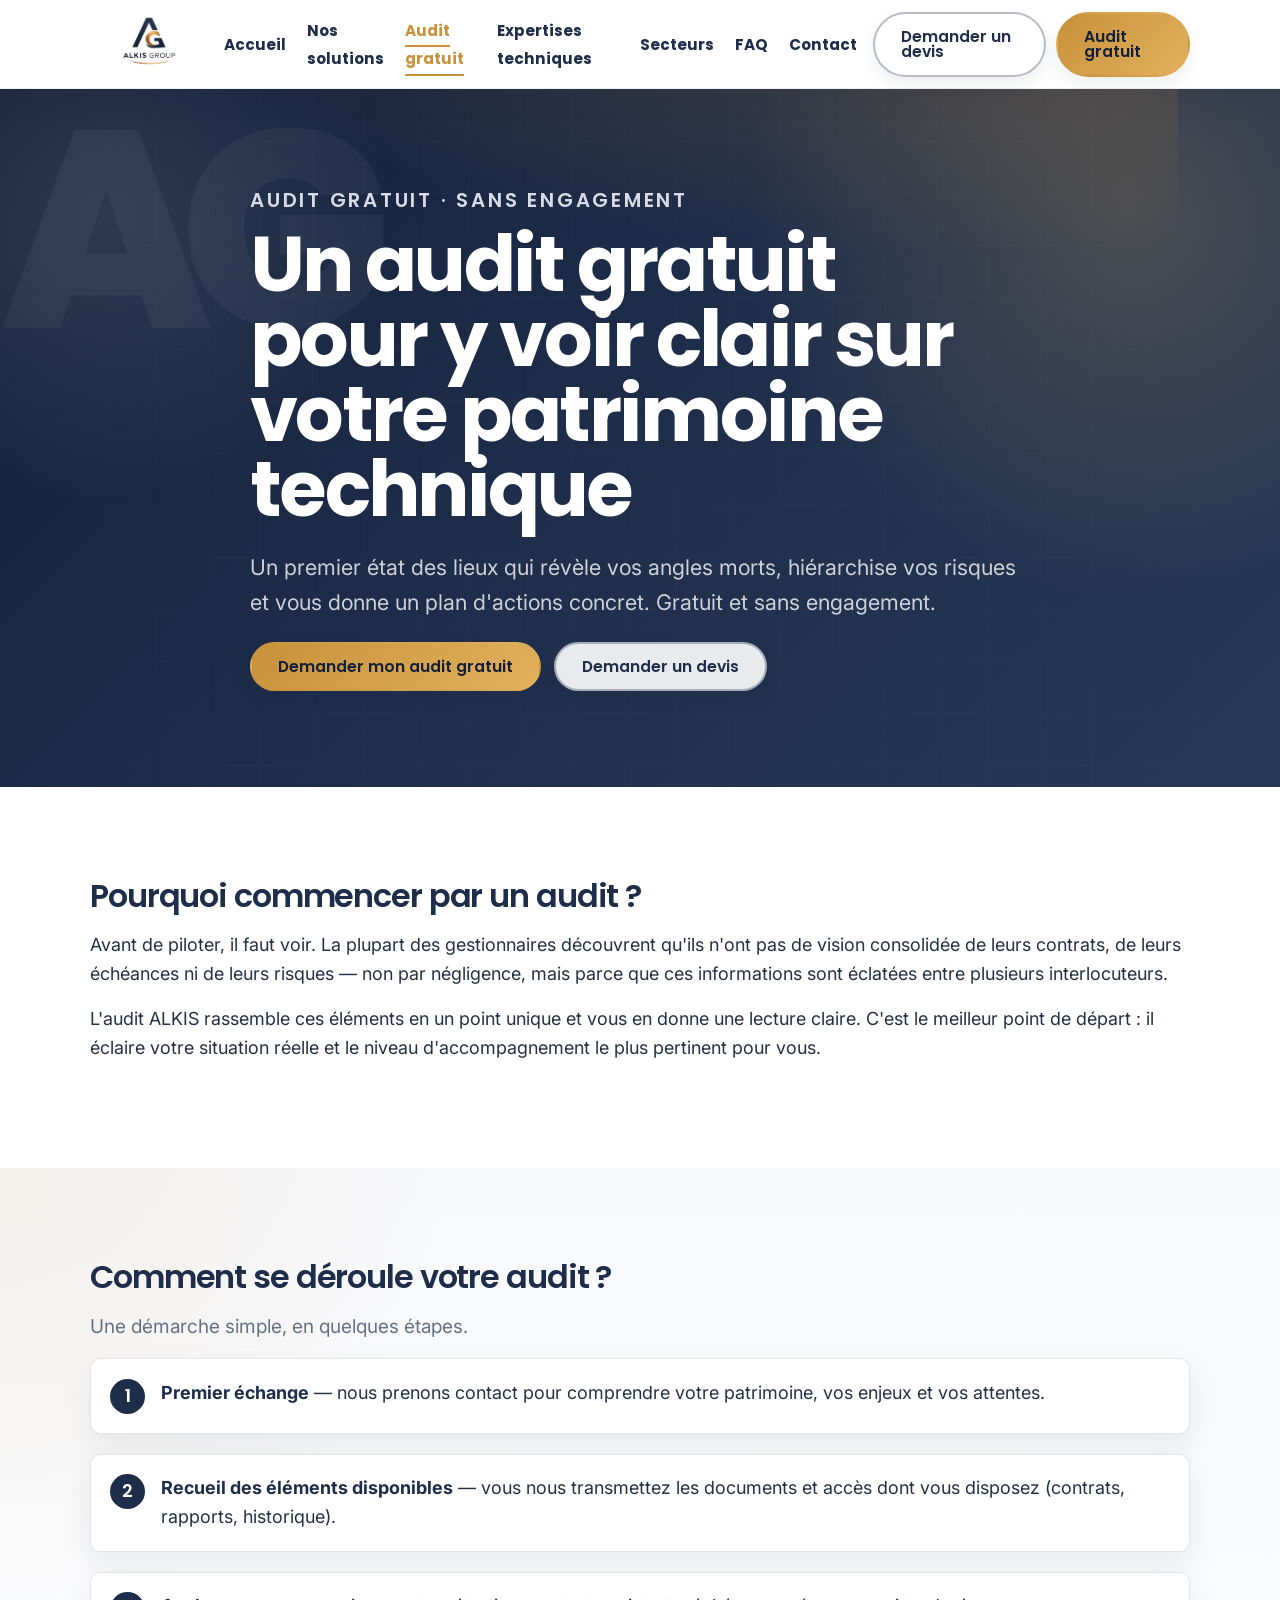
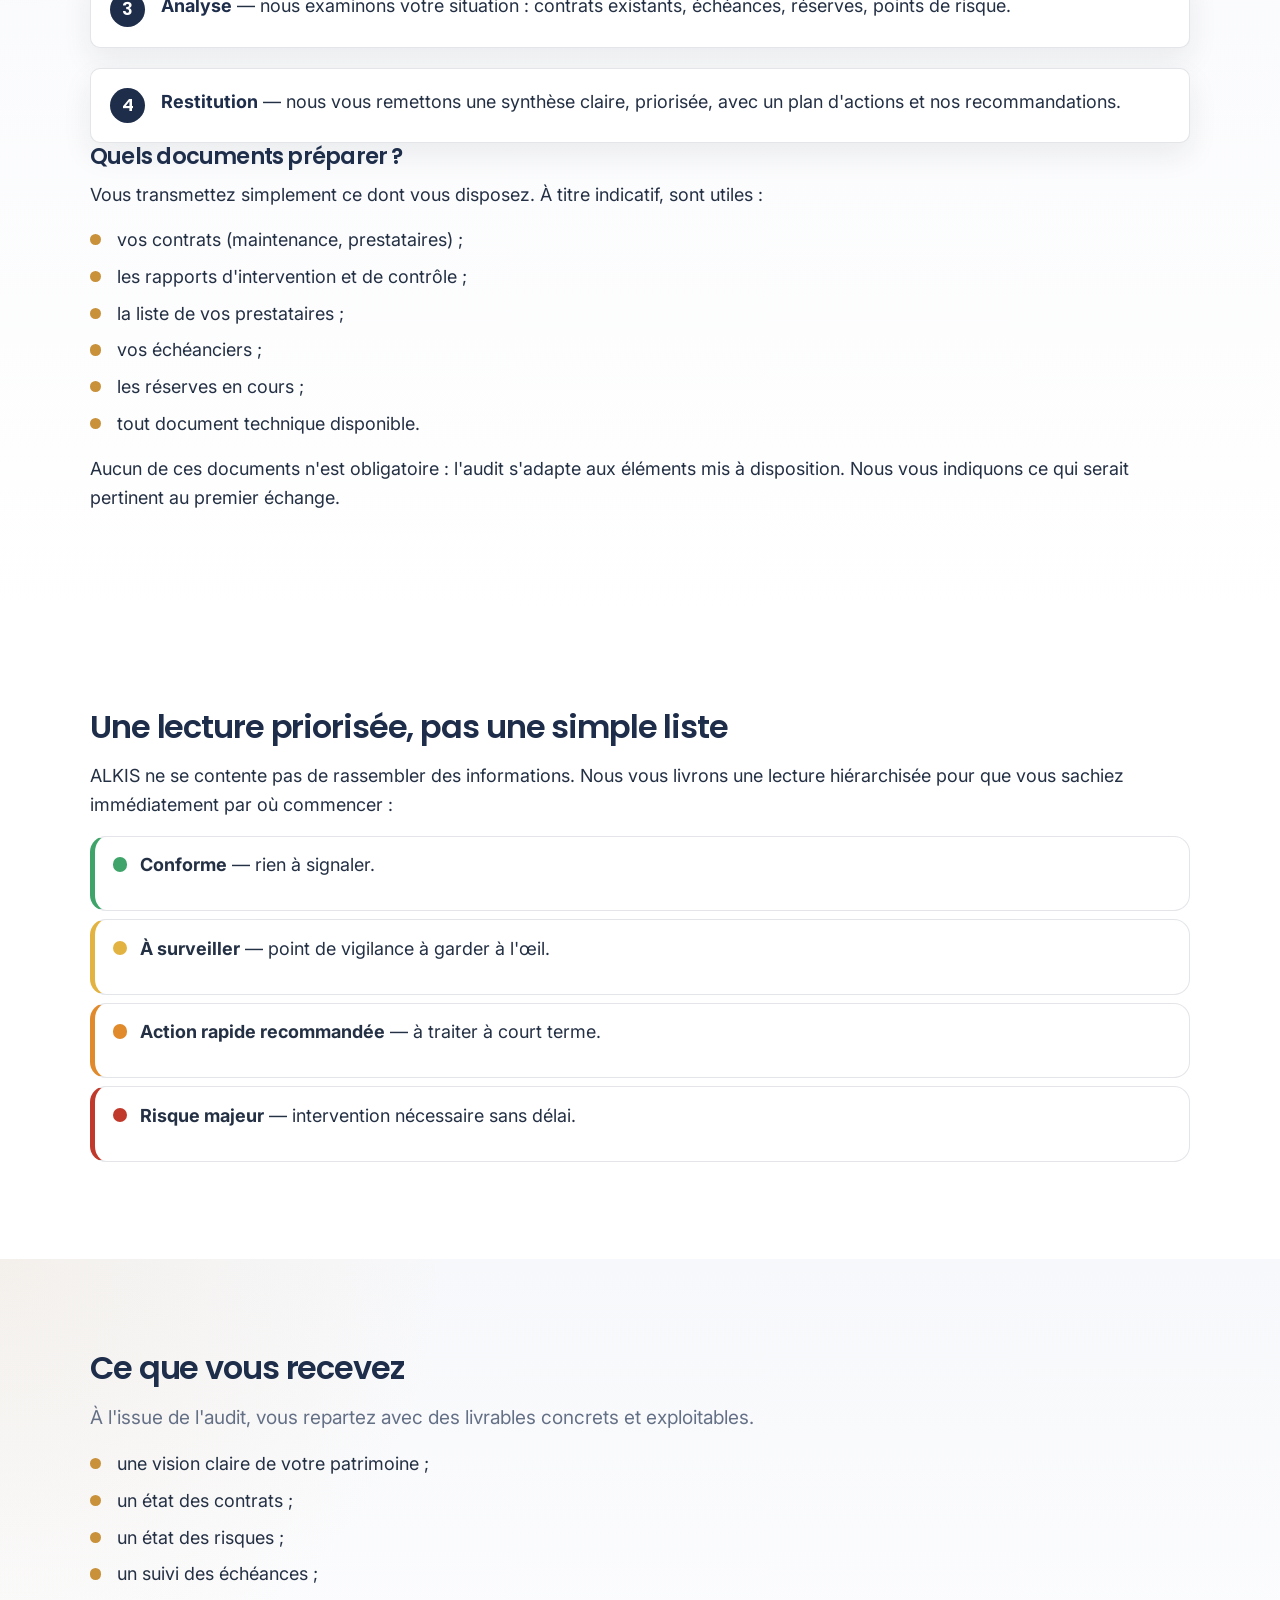
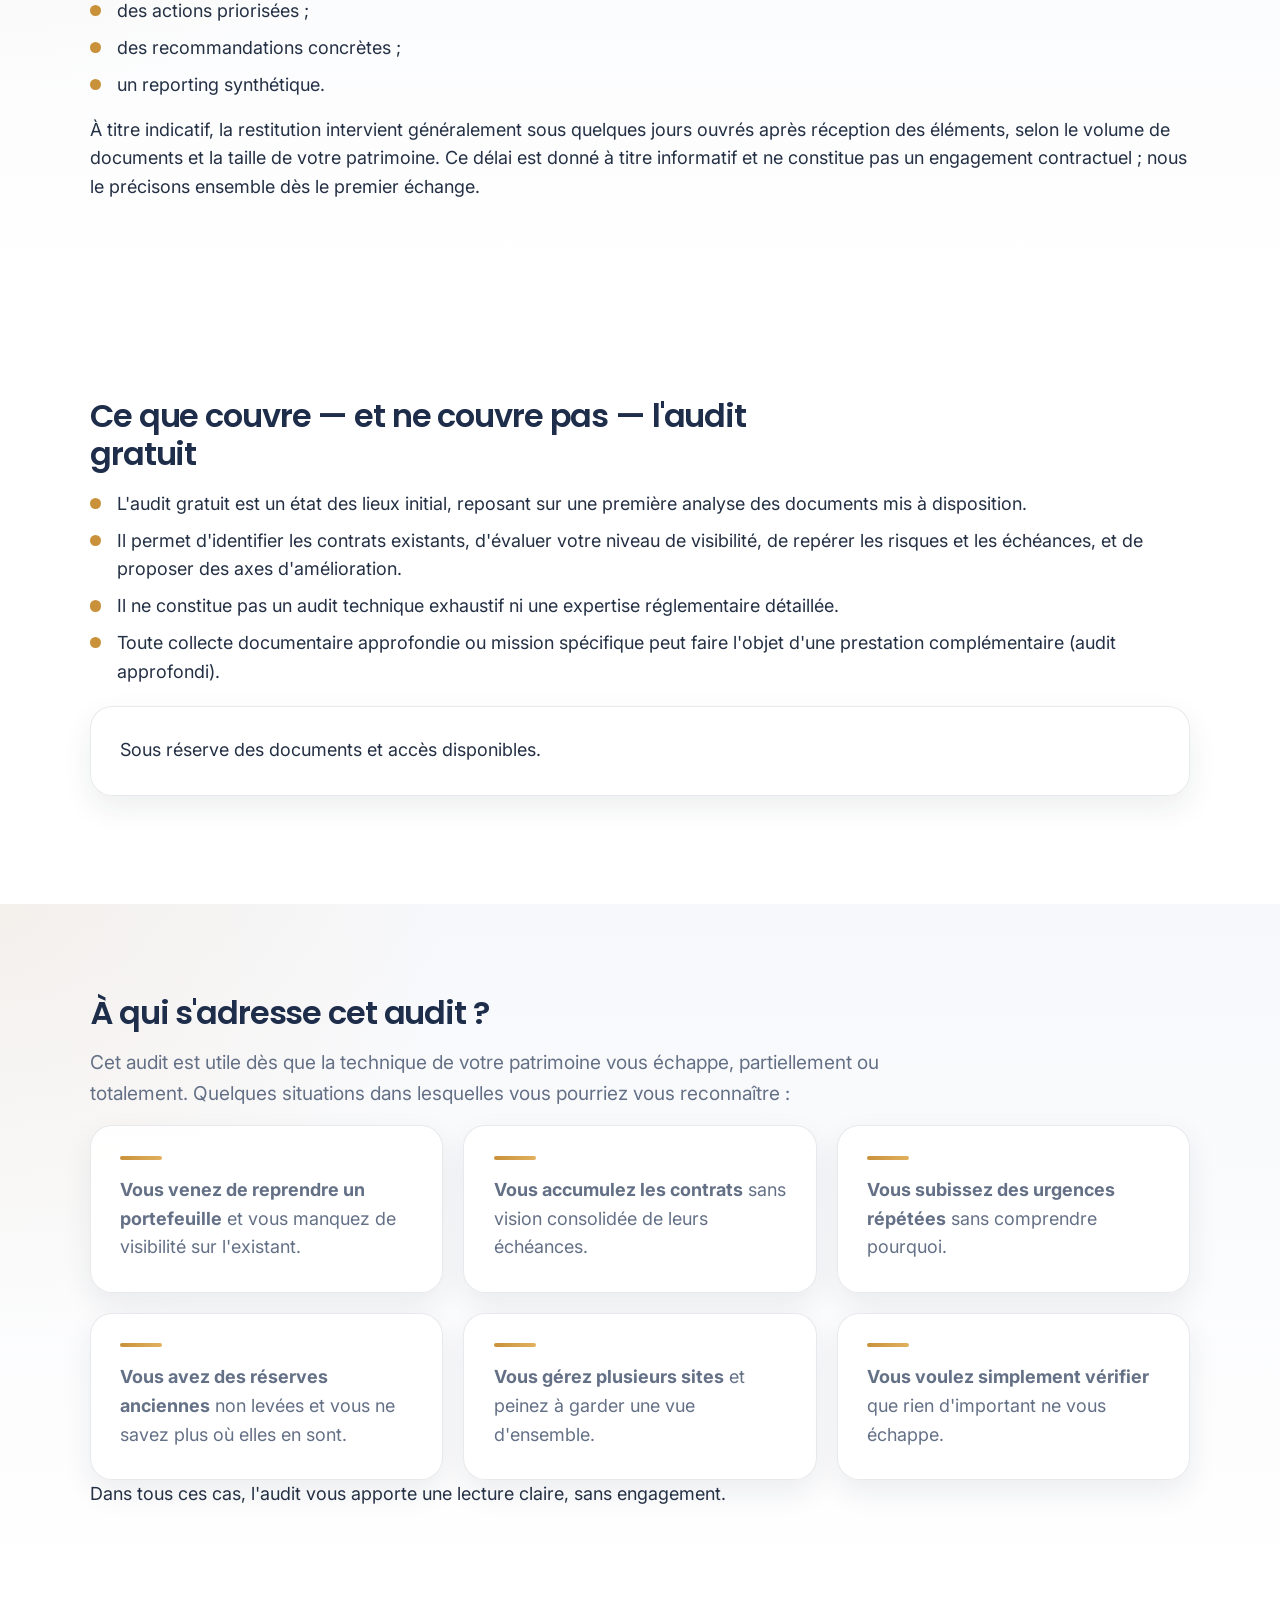
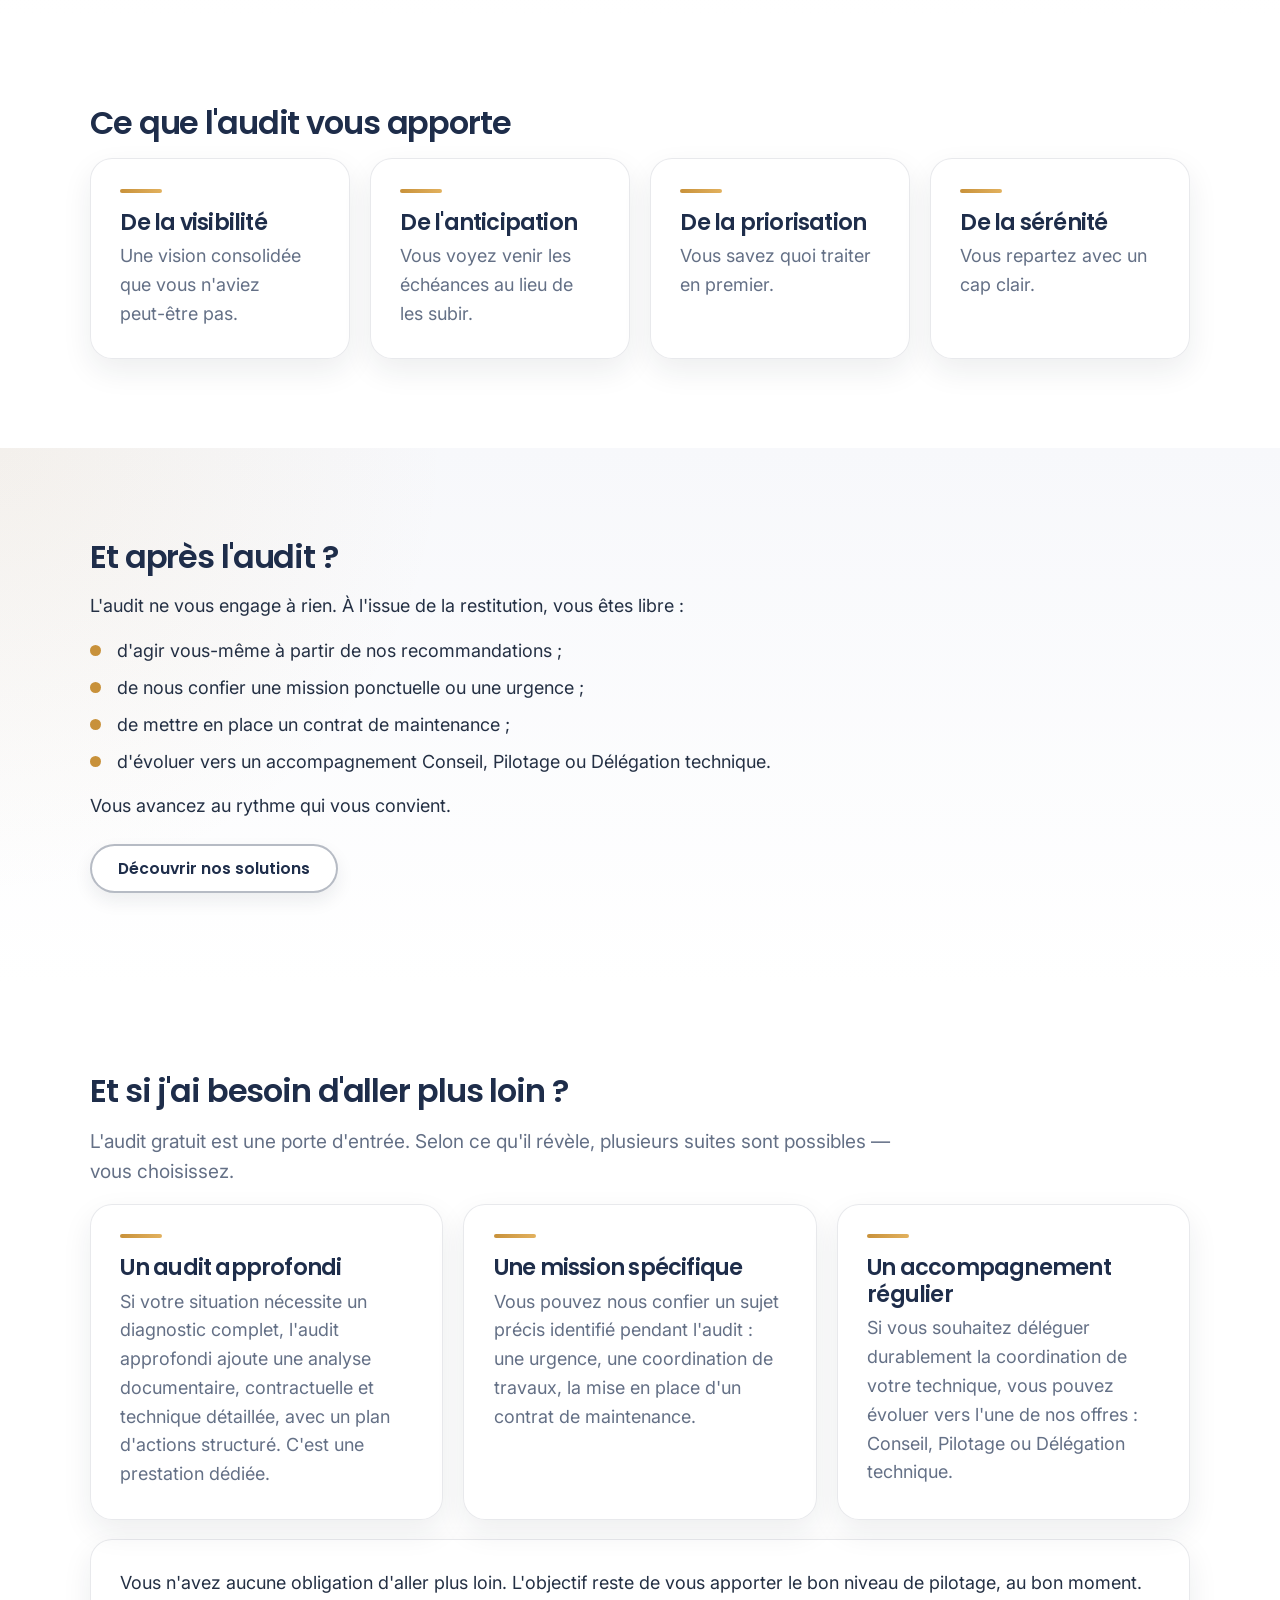
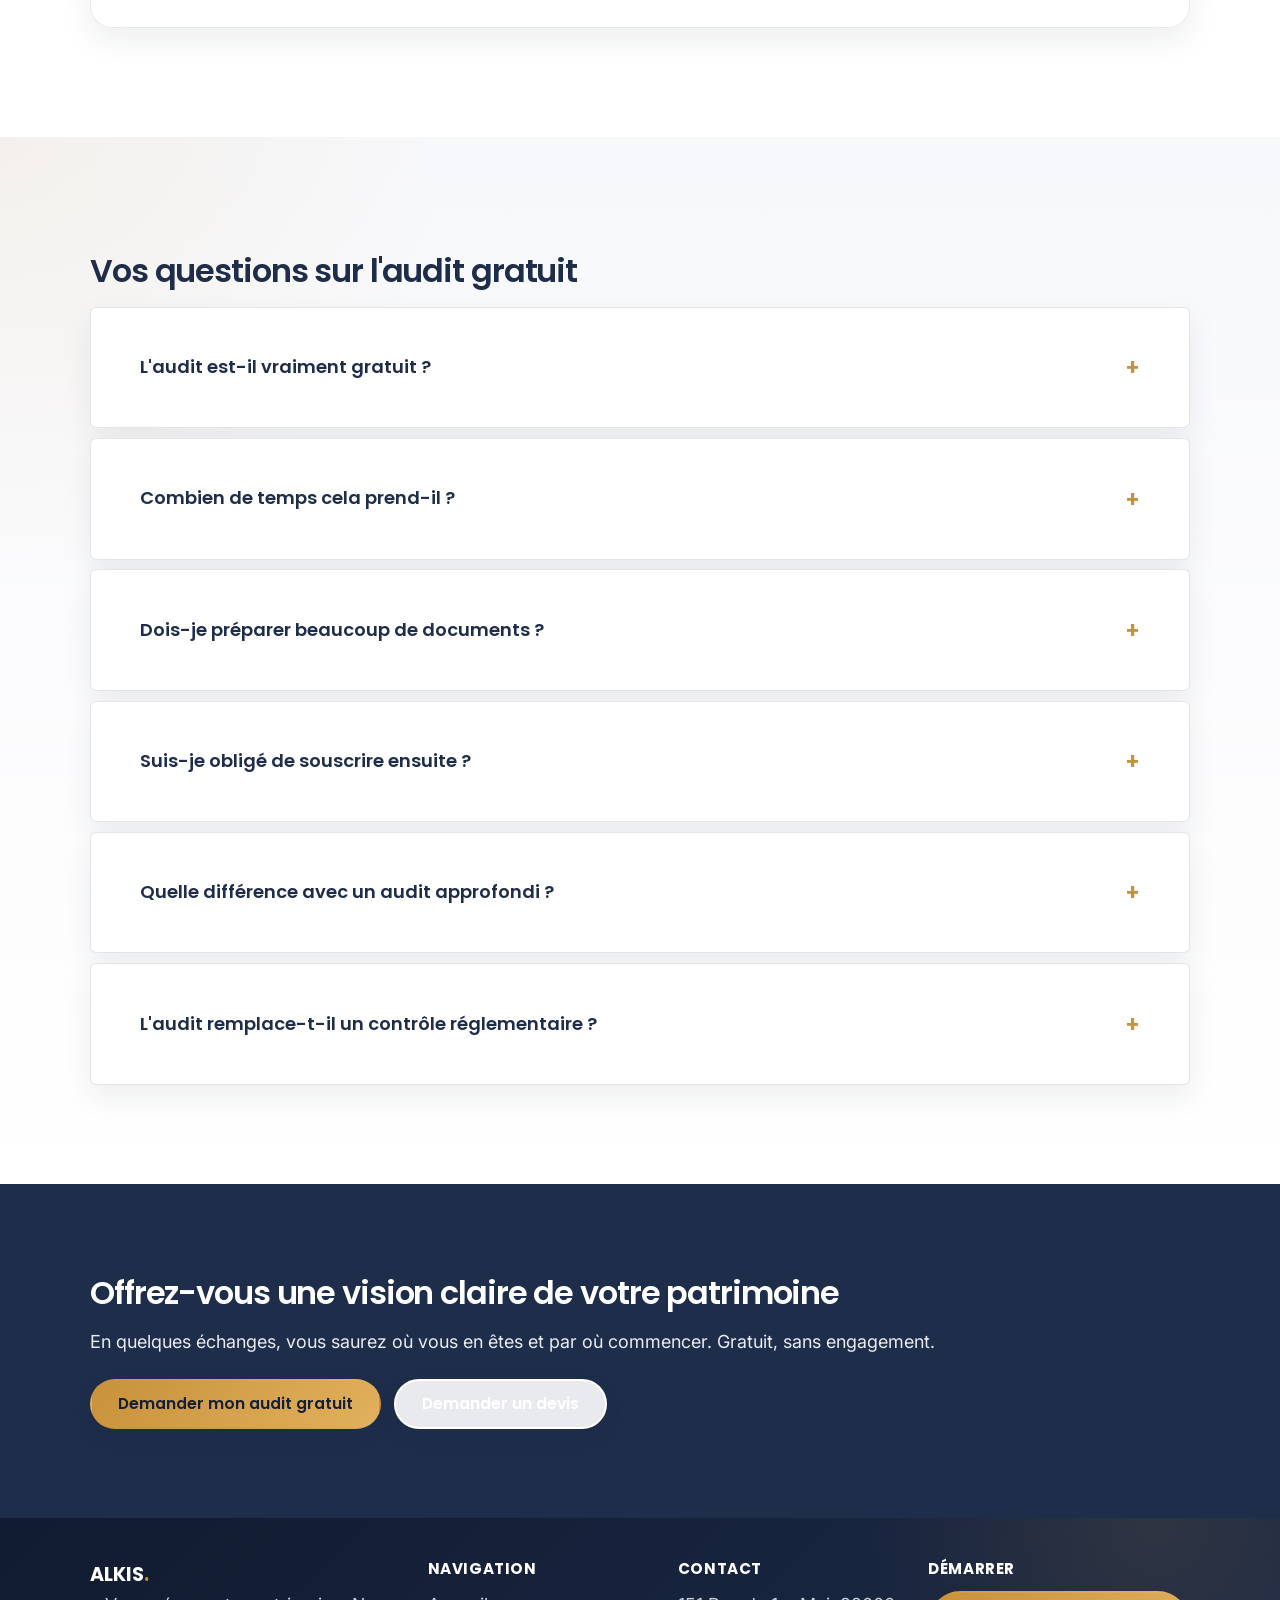
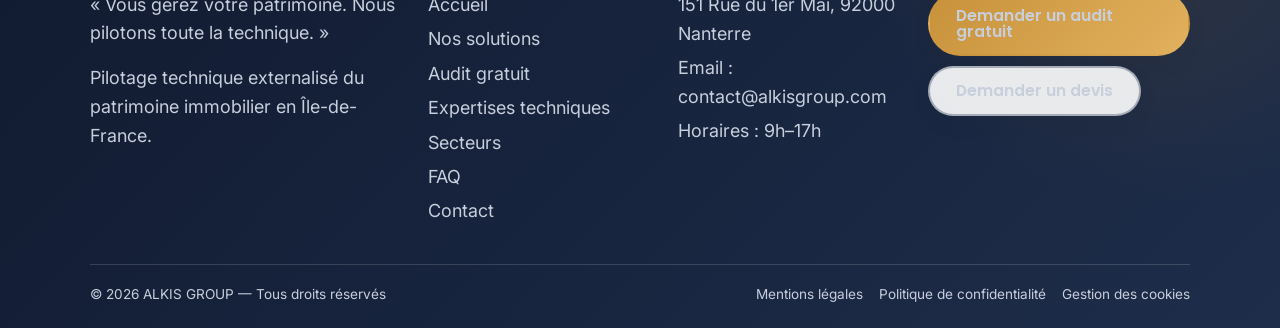
==== audit-gratuit.html @ 350c51bd "Improve ALKIS website design" ====
<!DOCTYPE html>
<html lang="fr">
<head>
<meta charset="utf-8">
<meta name="viewport" content="width=device-width, initial-scale=1">
<title>Audit gratuit de votre patrimoine technique | ALKIS</title>
<meta name="description" content="Obtenez une vision claire de votre patrimoine technique : état des contrats, risques priorisés, échéances et plan d'actions. Audit gratuit et sans engagement.">
<link rel="preconnect" href="https://fonts.googleapis.com">
<link rel="preconnect" href="https://fonts.gstatic.com" crossorigin>
<link href="https://fonts.googleapis.com/css2?family=Poppins:wght@500;600;700&family=Inter:wght@400;500;600&display=swap" rel="stylesheet">
<link rel="stylesheet" href="assets/style.css">
</head>
<body>
<a class="skip-link" href="#main">Aller au contenu</a>

<header class="site-header">
  <div class="container nav">
    <!-- <a class="brand" href="index.html">ALKIS<span>.</span></a> -->
<a class="brand brand-logo" href="index.html">
  <img src="assets/alkis_logo_HD.png" alt="ALKIS GROUP">
</a>

    <button class="nav-toggle" aria-label="Ouvrir le menu" aria-expanded="false" aria-controls="nav-menu">
      <span></span><span></span><span></span>
    </button>
    <ul class="nav-menu" id="nav-menu">
      <li><a href="index.html">Accueil</a></li>
      <li><a href="nos-solutions.html">Nos solutions</a></li>
      <li><a href="audit-gratuit.html" aria-current="page">Audit gratuit</a></li>
      <li><a href="expertises-techniques.html">Expertises techniques</a></li>
      <li><a href="secteurs.html">Secteurs</a></li>
      <li><a href="faq.html">FAQ</a></li>
      <li><a href="contact.html">Contact</a></li>
    </ul>
    <div class="nav-cta">
      <a class="btn btn--secondary" href="contact.html#devis">Demander un devis</a>
      <a class="btn btn--primary" href="contact.html#audit">Audit gratuit</a>
    </div>
  </div>
</header>

<main id="main">

<!-- Section 1 — Hero -->
<section class="hero">
  <div class="container">
    <p class="eyebrow">Audit gratuit · Sans engagement</p>
    <h1>Un audit gratuit pour y voir clair sur votre patrimoine technique</h1>
    <p>Un premier état des lieux qui révèle vos angles morts, hiérarchise vos risques et vous donne un plan d'actions concret. Gratuit et sans engagement.</p>
    <div class="btn-row">
      <a class="btn btn--primary" href="contact.html#audit">Demander mon audit gratuit</a>
      <a class="btn btn--secondary" href="contact.html#devis">Demander un devis</a>
    </div>
  </div>
</section>

<!-- Section 2 — Pourquoi commencer par un audit ? -->
<section class="section">
  <div class="container">
    <h2>Pourquoi commencer par un audit ?</h2>
    <p>Avant de piloter, il faut voir. La plupart des gestionnaires découvrent qu'ils n'ont pas de vision consolidée de leurs contrats, de leurs échéances ni de leurs risques — non par négligence, mais parce que ces informations sont éclatées entre plusieurs interlocuteurs.</p>
    <p>L'audit ALKIS rassemble ces éléments en un point unique et vous en donne une lecture claire. C'est le meilleur point de départ : il éclaire votre situation réelle et le niveau d'accompagnement le plus pertinent pour vous.</p>
  </div>
</section>

<!-- Section 3 — Comment se déroule votre audit ? -->
<section class="section section--alt">
  <div class="container">
    <h2>Comment se déroule votre audit ?</h2>
    <p class="lead">Une démarche simple, en quelques étapes.</p>
    <div class="steps">
      <div class="step"><div><strong>Premier échange</strong> — nous prenons contact pour comprendre votre patrimoine, vos enjeux et vos attentes.</div></div>
      <div class="step"><div><strong>Recueil des éléments disponibles</strong> — vous nous transmettez les documents et accès dont vous disposez (contrats, rapports, historique).</div></div>
      <div class="step"><div><strong>Analyse</strong> — nous examinons votre situation : contrats existants, échéances, réserves, points de risque.</div></div>
      <div class="step"><div><strong>Restitution</strong> — nous vous remettons une synthèse claire, priorisée, avec un plan d'actions et nos recommandations.</div></div>
    </div>
    <h3>Quels documents préparer ?</h3>
    <p>Vous transmettez simplement ce dont vous disposez. À titre indicatif, sont utiles :</p>
    <ul class="ticks">
      <li>vos contrats (maintenance, prestataires) ;</li>
      <li>les rapports d'intervention et de contrôle ;</li>
      <li>la liste de vos prestataires ;</li>
      <li>vos échéanciers ;</li>
      <li>les réserves en cours ;</li>
      <li>tout document technique disponible.</li>
    </ul>
    <p>Aucun de ces documents n'est obligatoire : l'audit s'adapte aux éléments mis à disposition. Nous vous indiquons ce qui serait pertinent au premier échange.</p>
  </div>
</section>

<!-- Section 4 — Une lecture priorisée -->
<section class="section">
  <div class="container">
    <h2>Une lecture priorisée, pas une simple liste</h2>
    <p>ALKIS ne se contente pas de rassembler des informations. Nous vous livrons une lecture hiérarchisée pour que vous sachiez immédiatement par où commencer :</p>
    <div class="risk is-green"><span class="dot"></span><p><strong>Conforme</strong> — rien à signaler.</p></div>
    <div class="risk is-yellow"><span class="dot"></span><p><strong>À surveiller</strong> — point de vigilance à garder à l'œil.</p></div>
    <div class="risk is-orange"><span class="dot"></span><p><strong>Action rapide recommandée</strong> — à traiter à court terme.</p></div>
    <div class="risk is-red"><span class="dot"></span><p><strong>Risque majeur</strong> — intervention nécessaire sans délai.</p></div>
  </div>
</section>

<!-- Section 5 — Ce que vous recevez -->
<section class="section section--alt">
  <div class="container">
    <h2>Ce que vous recevez</h2>
    <p class="lead">À l'issue de l'audit, vous repartez avec des livrables concrets et exploitables.</p>
    <ul class="ticks">
      <li>une vision claire de votre patrimoine ;</li>
      <li>un état des contrats ;</li>
      <li>un état des risques ;</li>
      <li>un suivi des échéances ;</li>
      <li>des actions priorisées ;</li>
      <li>des recommandations concrètes ;</li>
      <li>un reporting synthétique.</li>
    </ul>
    <p>À titre indicatif, la restitution intervient généralement sous quelques jours ouvrés après réception des éléments, selon le volume de documents et la taille de votre patrimoine. Ce délai est donné à titre informatif et ne constitue pas un engagement contractuel ; nous le précisons ensemble dès le premier échange.</p>
  </div>
</section>

<!-- Section 6 — Ce que couvre / ne couvre pas l'audit -->
<section class="section">
  <div class="container">
    <h2>Ce que couvre — et ne couvre pas — l'audit gratuit</h2>
    <ul class="ticks">
      <li>L'audit gratuit est un état des lieux initial, reposant sur une première analyse des documents mis à disposition.</li>
      <li>Il permet d'identifier les contrats existants, d'évaluer votre niveau de visibilité, de repérer les risques et les échéances, et de proposer des axes d'amélioration.</li>
      <li>Il ne constitue pas un audit technique exhaustif ni une expertise réglementaire détaillée.</li>
      <li>Toute collecte documentaire approfondie ou mission spécifique peut faire l'objet d'une prestation complémentaire (audit approfondi).</li>
    </ul>
    <div class="callout"><p>Sous réserve des documents et accès disponibles.</p></div>
  </div>
</section>

<!-- Section 7 — À qui s'adresse cet audit ? -->
<section class="section section--alt">
  <div class="container">
    <h2>À qui s'adresse cet audit ?</h2>
    <p class="lead">Cet audit est utile dès que la technique de votre patrimoine vous échappe, partiellement ou totalement. Quelques situations dans lesquelles vous pourriez vous reconnaître :</p>
    <div class="grid grid-3">
      <div class="card"><p><strong>Vous venez de reprendre un portefeuille</strong> et vous manquez de visibilité sur l'existant.</p></div>
      <div class="card"><p><strong>Vous accumulez les contrats</strong> sans vision consolidée de leurs échéances.</p></div>
      <div class="card"><p><strong>Vous subissez des urgences répétées</strong> sans comprendre pourquoi.</p></div>
      <div class="card"><p><strong>Vous avez des réserves anciennes</strong> non levées et vous ne savez plus où elles en sont.</p></div>
      <div class="card"><p><strong>Vous gérez plusieurs sites</strong> et peinez à garder une vue d'ensemble.</p></div>
      <div class="card"><p><strong>Vous voulez simplement vérifier</strong> que rien d'important ne vous échappe.</p></div>
    </div>
    <p>Dans tous ces cas, l'audit vous apporte une lecture claire, sans engagement.</p>
  </div>
</section>

<!-- Section 8 — Ce que l'audit vous apporte -->
<section class="section">
  <div class="container">
    <h2>Ce que l'audit vous apporte</h2>
    <div class="grid grid-4">
      <div class="card"><h3>De la visibilité</h3><p>Une vision consolidée que vous n'aviez peut-être pas.</p></div>
      <div class="card"><h3>De l'anticipation</h3><p>Vous voyez venir les échéances au lieu de les subir.</p></div>
      <div class="card"><h3>De la priorisation</h3><p>Vous savez quoi traiter en premier.</p></div>
      <div class="card"><h3>De la sérénité</h3><p>Vous repartez avec un cap clair.</p></div>
    </div>
  </div>
</section>

<!-- Section 9 — Et après l'audit ? -->
<section class="section section--alt">
  <div class="container">
    <h2>Et après l'audit ?</h2>
    <p>L'audit ne vous engage à rien. À l'issue de la restitution, vous êtes libre :</p>
    <ul class="ticks">
      <li>d'agir vous-même à partir de nos recommandations ;</li>
      <li>de nous confier une mission ponctuelle ou une urgence ;</li>
      <li>de mettre en place un contrat de maintenance ;</li>
      <li>d'évoluer vers un accompagnement Conseil, Pilotage ou Délégation technique.</li>
    </ul>
    <p>Vous avancez au rythme qui vous convient.</p>
    <div class="btn-row"><a class="btn btn--secondary" href="nos-solutions.html">Découvrir nos solutions</a></div>
  </div>
</section>

<!-- Section 10 — Et si j'ai besoin d'aller plus loin ? -->
<section class="section">
  <div class="container">
    <h2>Et si j'ai besoin d'aller plus loin ?</h2>
    <p class="lead">L'audit gratuit est une porte d'entrée. Selon ce qu'il révèle, plusieurs suites sont possibles — vous choisissez.</p>
    <div class="grid grid-3">
      <div class="card"><h3>Un audit approfondi</h3><p>Si votre situation nécessite un diagnostic complet, l'audit approfondi ajoute une analyse documentaire, contractuelle et technique détaillée, avec un plan d'actions structuré. C'est une prestation dédiée.</p></div>
      <div class="card"><h3>Une mission spécifique</h3><p>Vous pouvez nous confier un sujet précis identifié pendant l'audit : une urgence, une coordination de travaux, la mise en place d'un contrat de maintenance.</p></div>
      <div class="card"><h3>Un accompagnement régulier</h3><p>Si vous souhaitez déléguer durablement la coordination de votre technique, vous pouvez évoluer vers l'une de nos offres : Conseil, Pilotage ou Délégation technique.</p></div>
    </div>
    <div class="callout"><p>Vous n'avez aucune obligation d'aller plus loin. L'objectif reste de vous apporter le bon niveau de pilotage, au bon moment.</p></div>
  </div>
</section>

<!-- Section 11 — FAQ audit -->
<section class="section section--alt faq">
  <div class="container">
    <h2>Vos questions sur l'audit gratuit</h2>
    <details><summary>L'audit est-il vraiment gratuit ?</summary><div class="answer">Oui, l'audit d'état des lieux est gratuit et sans engagement, sous réserve des documents et accès disponibles.</div></details>
    <details><summary>Combien de temps cela prend-il ?</summary><div class="answer">Le délai dépend du volume de documents disponibles et de la taille de votre patrimoine. Nous le précisons dès le premier échange.</div></details>
    <details><summary>Dois-je préparer beaucoup de documents ?</summary><div class="answer">Non. Vous transmettez ce dont vous disposez. L'audit s'appuie sur les éléments mis à disposition ; nous vous indiquons ce qui serait utile.</div></details>
    <details><summary>Suis-je obligé de souscrire ensuite ?</summary><div class="answer">Non. À l'issue de l'audit, vous êtes totalement libre de la suite à donner.</div></details>
    <details><summary>Quelle différence avec un audit approfondi ?</summary><div class="answer">L'audit gratuit est un premier état des lieux. L'audit approfondi ajoute une analyse documentaire, contractuelle et technique détaillée, avec un plan d'actions complet ; c'est une prestation dédiée.</div></details>
    <details><summary>L'audit remplace-t-il un contrôle réglementaire ?</summary><div class="answer">Non. ALKIS n'est pas un bureau de contrôle. L'audit donne une vision de pilotage, pas une attestation réglementaire.</div></details>
  </div>
</section>

<!-- Section 12 — CTA final -->
<section class="section section--navy">
  <div class="container">
    <h2>Offrez-vous une vision claire de votre patrimoine</h2>
    <p>En quelques échanges, vous saurez où vous en êtes et par où commencer. Gratuit, sans engagement.</p>
    <div class="btn-row">
      <a class="btn btn--primary" href="contact.html#audit">Demander mon audit gratuit</a>
      <a class="btn btn--secondary" href="contact.html#devis">Demander un devis</a>
    </div>
  </div>
</section>

</main>

<footer class="site-footer">
  <div class="container">
    <div class="footer-grid">
      <div class="footer-brand">
        <div class="b">ALKIS<span>.</span></div>
        <p>« Vous gérez votre patrimoine. Nous pilotons toute la technique. »</p>
        <p>Pilotage technique externalisé du patrimoine immobilier en Île-de-France.</p>
      </div>
      <div>
        <h4>Navigation</h4>
        <ul>
          <li><a href="index.html">Accueil</a></li>
          <li><a href="nos-solutions.html">Nos solutions</a></li>
          <li><a href="audit-gratuit.html">Audit gratuit</a></li>
          <li><a href="expertises-techniques.html">Expertises techniques</a></li>
          <li><a href="secteurs.html">Secteurs</a></li>
          <li><a href="faq.html">FAQ</a></li>
          <li><a href="contact.html">Contact</a></li>
        </ul>
      </div>
      <div>
        <h4>Contact</h4>
        <ul>
          <li>151 Rue du 1er Mai, 92000 Nanterre</li>
<li>Email : <a href="mailto:contact@alkisgroup.com">contact@alkisgroup.com</a></li>
<li>Horaires : 9h–17h</li>
        </ul>
      </div>
      <div>
        <h4>Démarrer</h4>
        <div class="btn-row" style="margin-top:.4rem"><a class="btn btn--primary" href="contact.html#audit">Demander un audit gratuit</a></div>
        <div class="btn-row" style="margin-top:.6rem"><a class="btn btn--secondary" href="contact.html#devis">Demander un devis</a></div>
      </div>
    </div>
    <div class="footer-bottom">
      <span>© 2026 ALKIS GROUP — Tous droits réservés</span>
      <nav>
        <a href="mentions-legales.html">Mentions légales</a>
        <a href="politique-de-confidentialite.html">Politique de confidentialité</a>
        <a href="politique-cookies.html">Gestion des cookies</a>
      </nav>
    </div>
  </div>
</footer>

<script src="assets/main.js"></script>
</body>
</html>
---- assets/style.css ----
/* =================================================================
   ALKIS V1 — FEUILLE DE STYLE GLOBALE
   Design System validé. Mobile-first. Accessible.
   Couleurs : navy #1E2D4A / gold #C8913A.
   ================================================================= */

/* ---------- Tokens ---------- */
:root{
  --navy:#1E2D4A;
  --navy-700:#172238;
  --gold:#C8913A;
  --gold-600:#B17F2E;
  --ink:#2A2E35;
  --muted:#5C6470;
  --bg:#F7F8FA;
  --white:#FFFFFF;
  --line:#D8DCE2;
  --green:#3FA46A;
  --yellow:#E3B341;
  --orange:#E08A2B;
  --red:#C0392B;

  --maxw:1160px;
  --gutter:clamp(1.2rem,4vw,2.5rem);
  --radius:10px;
  --radius-sm:6px;
  --shadow:0 2px 10px rgba(30,45,74,.06);
  --shadow-lg:0 10px 30px rgba(30,45,74,.12);
  --font-display:"Poppins",system-ui,-apple-system,"Segoe UI",Arial,sans-serif;
  --font-body:"Inter",system-ui,-apple-system,"Segoe UI",Arial,sans-serif;
}

/* ---------- Reset léger ---------- */
*,*::before,*::after{box-sizing:border-box}
html{scroll-behavior:smooth}
@media (prefers-reduced-motion:reduce){html{scroll-behavior:auto}}
body{
  margin:0;
  font-family:var(--font-body);
  font-size:clamp(16px,1.6vw,18px);
  line-height:1.6;
  color:var(--ink);
  background:var(--white);
  -webkit-font-smoothing:antialiased;
}
img{max-width:100%;display:block}
a{color:inherit}
h1,h2,h3,h4{font-family:var(--font-display);line-height:1.2;color:var(--navy);margin:0 0 .5em}
h1{font-weight:700;font-size:clamp(2rem,5vw,3rem)}
h2{font-weight:600;font-size:clamp(1.5rem,3.4vw,2rem)}
h3{font-weight:600;font-size:clamp(1.15rem,2.2vw,1.4rem)}
p{margin:0 0 1rem}
ul{margin:0 0 1rem;padding-left:1.2rem}
li{margin:.25rem 0}

/* ---------- Utilitaires ---------- */
.container{max-width:var(--maxw);margin-inline:auto;padding-inline:var(--gutter)}
.section{padding-block:clamp(2.5rem,6vw,4.5rem)}
.section--alt{background:var(--bg)}
.section--navy{background:var(--navy);color:#E9ECF3}
.section--navy h2,.section--navy h3{color:#fff}
.eyebrow{font-family:var(--font-display);font-weight:600;font-size:.8rem;letter-spacing:.08em;text-transform:uppercase;color:var(--gold);margin:0 0 .6rem}
.lead{font-size:1.06em;color:var(--muted)}
.center{text-align:center}
.sr-only{position:absolute;width:1px;height:1px;padding:0;margin:-1px;overflow:hidden;clip:rect(0,0,0,0);border:0}
.skip-link{position:absolute;left:-999px;top:0;background:var(--gold);color:var(--navy);padding:.6rem 1rem;z-index:1000}
.skip-link:focus{left:0}

/* ---------- Boutons ---------- */
.btn{
  display:inline-block;font-family:var(--font-display);font-weight:600;
  font-size:.98rem;line-height:1;text-decoration:none;cursor:pointer;
  padding:14px 28px;border-radius:var(--radius-sm);border:2px solid transparent;
  transition:background .15s ease,color .15s ease,transform .15s ease;
}
.btn:focus-visible{outline:3px solid var(--gold);outline-offset:2px}
.btn--primary{background:var(--gold);color:var(--navy)}
.btn--primary:hover{background:var(--gold-600)}
.btn--secondary{background:transparent;color:var(--navy);border-color:var(--navy)}
.btn--secondary:hover{background:var(--navy);color:#fff}
.section--navy .btn--secondary{color:#fff;border-color:#fff}
.section--navy .btn--secondary:hover{background:#fff;color:var(--navy)}
.btn-row{display:flex;flex-wrap:wrap;gap:.8rem;margin-top:1.4rem}

/* ---------- Header / Nav ---------- */
.site-header{position:sticky;top:0;z-index:100;background:rgba(255,255,255,.95);backdrop-filter:saturate(160%) blur(6px);border-bottom:1px solid var(--line)}
.nav{display:flex;align-items:center;justify-content:space-between;gap:1rem;padding-block:.7rem}
.brand{font-family:var(--font-display);font-weight:700;font-size:1.3rem;color:var(--navy);text-decoration:none;letter-spacing:.02em}
.brand span{color:var(--gold)}
.nav-menu{display:flex;align-items:center;gap:1.3rem;list-style:none;margin:0;padding:0}
.nav-menu a{font-family:var(--font-display);font-weight:500;font-size:.95rem;color:var(--navy);text-decoration:none;padding:.3rem 0;border-bottom:2px solid transparent}
.nav-menu a:hover,.nav-menu a[aria-current="page"]{border-bottom-color:var(--gold)}
.nav-cta{display:flex;align-items:center;gap:.6rem}
.nav-toggle{display:none;background:none;border:0;cursor:pointer;padding:.4rem}
.nav-toggle span{display:block;width:24px;height:2px;background:var(--navy);margin:5px 0;transition:.2s}

@media (max-width:1024px){
  .nav-toggle{display:block}
  .nav-menu{
    position:absolute;left:0;right:0;top:100%;flex-direction:column;align-items:flex-start;
    gap:.2rem;background:#fff;border-bottom:1px solid var(--line);padding:1rem var(--gutter);
    box-shadow:var(--shadow-lg);display:none;
  }
  .nav-menu.is-open{display:flex}
  .nav-menu a{width:100%;padding:.6rem 0;border-bottom:1px solid var(--line)}
  .nav .btn--secondary{display:none}
}

/* ---------- Hero ---------- */
.hero{position:relative;background:var(--navy);color:#fff;overflow:hidden}
.hero::after{content:"";position:absolute;inset:0;background:
  radial-gradient(1200px 400px at 80% -10%,rgba(200,145,58,.22),transparent 60%);pointer-events:none}
.hero .container{position:relative;z-index:1;padding-block:clamp(3rem,8vw,6rem)}
.hero h1{color:#fff;max-width:18ch}
.hero p{max-width:60ch;color:#D6DBE6;font-size:1.1em}

/* ---------- Grilles & cartes ---------- */
.grid{display:grid;gap:1.2rem}
.grid-2{grid-template-columns:repeat(2,1fr)}
.grid-3{grid-template-columns:repeat(3,1fr)}
.grid-4{grid-template-columns:repeat(4,1fr)}
@media (max-width:900px){.grid-3,.grid-4{grid-template-columns:repeat(2,1fr)}}
@media (max-width:600px){.grid-2,.grid-3,.grid-4{grid-template-columns:1fr}}

.card{background:#fff;border:1px solid var(--line);border-radius:var(--radius);padding:1.5rem;box-shadow:var(--shadow);transition:transform .15s ease,box-shadow .15s ease}
.card:hover{transform:translateY(-3px);box-shadow:var(--shadow-lg)}
.card h3{margin-bottom:.4rem}
.card p{margin:0;color:var(--muted)}
.card .tag{display:inline-block;font-family:var(--font-display);font-weight:600;font-size:.75rem;color:var(--gold);text-transform:uppercase;letter-spacing:.06em}

/* Liste à puces dorées */
.ticks{list-style:none;padding:0}
.ticks li{position:relative;padding-left:1.7rem;margin:.5rem 0}
.ticks li::before{content:"";position:absolute;left:0;top:.45em;width:.7rem;height:.7rem;border-radius:50%;background:var(--gold)}

/* ---------- Pastilles de risque (élément signature) ---------- */
.risk{display:flex;align-items:flex-start;gap:.8rem;padding:.9rem 1.1rem;background:#fff;border:1px solid var(--line);border-left:5px solid var(--line);border-radius:var(--radius-sm);margin:.5rem 0}
.risk .dot{flex:0 0 auto;width:.9rem;height:.9rem;border-radius:50%;margin-top:.35em}
.risk.is-green{border-left-color:var(--green)} .risk.is-green .dot{background:var(--green)}
.risk.is-yellow{border-left-color:var(--yellow)} .risk.is-yellow .dot{background:var(--yellow)}
.risk.is-orange{border-left-color:var(--orange)} .risk.is-orange .dot{background:var(--orange)}
.risk.is-red{border-left-color:var(--red)} .risk.is-red .dot{background:var(--red)}

/* ---------- Encadrés ---------- */
.callout{background:var(--bg);border:1px solid var(--line);border-left:5px solid var(--gold);border-radius:var(--radius-sm);padding:1.2rem 1.4rem;margin:1.2rem 0}
.callout p:last-child{margin-bottom:0}

/* Bénéfices deux colonnes */
.benefit-cols{display:grid;grid-template-columns:1fr 1fr;gap:1.5rem}
@media (max-width:600px){.benefit-cols{grid-template-columns:1fr}}
.benefit-cols .col{background:#fff;border:1px solid var(--line);border-radius:var(--radius);padding:1.4rem}
.benefit-cols h3{font-size:1.1rem}
.benefit-cols .down li::marker{color:var(--muted)}
.benefit-cols .up li::marker{color:var(--gold)}

/* ---------- Test 5 questions ---------- */
.quiz{background:#fff;border:1px solid var(--line);border-radius:var(--radius);padding:1.5rem;box-shadow:var(--shadow)}
.quiz ul{list-style:none;padding:0}
.quiz li{display:flex;gap:.7rem;align-items:flex-start;padding:.55rem 0;border-bottom:1px dashed var(--line)}
.quiz li:last-child{border-bottom:0}
.quiz li::before{content:"";flex:0 0 auto;width:1.1rem;height:1.1rem;border:2px solid var(--gold);border-radius:4px;margin-top:.2em}
.result{display:grid;grid-template-columns:repeat(3,1fr);gap:1rem;margin-top:1.2rem}
@media (max-width:700px){.result{grid-template-columns:1fr}}
.result .r{border-radius:var(--radius-sm);padding:1rem;border:1px solid var(--line);background:var(--bg)}
.result .r strong{display:block;color:var(--navy);font-family:var(--font-display)}

/* ---------- Tableau comparatif ---------- */
.table-wrap{overflow-x:auto;border:1px solid var(--line);border-radius:var(--radius)}
table.compare{border-collapse:collapse;width:100%;min-width:680px;background:#fff}
table.compare th,table.compare td{padding:.7rem .9rem;text-align:left;border-bottom:1px solid var(--line);font-size:.95rem}
table.compare thead th{background:var(--navy);color:#fff;font-family:var(--font-display);position:sticky;top:0}
table.compare tbody th{font-weight:500;color:var(--ink)}
table.compare td{text-align:center}
table.compare td:first-child,table.compare th:first-child{text-align:left}
table.compare tr:nth-child(even) td,table.compare tr:nth-child(even) th{background:#FbFcFd}

/* ---------- FAQ accordéon ---------- */
.faq details{background:#fff;border:1px solid var(--line);border-radius:var(--radius-sm);margin:.6rem 0;overflow:hidden}
.faq summary{cursor:pointer;list-style:none;padding:1rem 1.2rem;font-family:var(--font-display);font-weight:600;color:var(--navy);display:flex;justify-content:space-between;gap:1rem;align-items:center}
.faq summary::-webkit-details-marker{display:none}
.faq summary::after{content:"+";color:var(--gold);font-size:1.4rem;line-height:1;transition:transform .2s}
.faq details[open] summary::after{transform:rotate(45deg)}
.faq .answer{padding:0 1.2rem 1.1rem;color:var(--muted)}
.faq h2{margin-top:1.6rem}

/* ---------- Process / étapes ---------- */
.steps{counter-reset:step;display:grid;gap:1rem}
.steps .step{display:flex;gap:1rem;align-items:flex-start;background:#fff;border:1px solid var(--line);border-radius:var(--radius);padding:1.2rem}
.steps .step::before{counter-increment:step;content:counter(step);flex:0 0 auto;width:2.2rem;height:2.2rem;border-radius:50%;background:var(--navy);color:#fff;font-family:var(--font-display);font-weight:600;display:grid;place-items:center}

/* ---------- Formulaires ---------- */
.form{background:#fff;border:1px solid var(--line);border-radius:var(--radius);padding:1.5rem;box-shadow:var(--shadow)}
.field{margin-bottom:1rem}
.field label{display:block;font-size:.9rem;color:var(--muted);font-weight:500;margin-bottom:.35rem}
.field .req{color:var(--red)}
.field input,.field select,.field textarea{
  width:100%;padding:.7rem .8rem;border:1px solid var(--line);border-radius:var(--radius-sm);
  font:inherit;color:var(--ink);background:#fff;min-height:44px;
}
.field textarea{min-height:120px;resize:vertical}
.field input:focus,.field select:focus,.field textarea:focus{outline:none;border-color:var(--gold);box-shadow:0 0 0 3px rgba(200,145,58,.18)}
.form .btn--primary{width:100%}
.form-note{font-size:.82rem;color:var(--muted);margin-top:.6rem}

/* ---------- Footer ---------- */
.site-footer{background:var(--navy);color:#C7CEDC;padding-block:2.6rem 1.4rem}
.site-footer a{color:#C7CEDC;text-decoration:none}
.site-footer a:hover{color:#fff}
.footer-grid{display:grid;grid-template-columns:1.4fr 1fr 1fr 1.2fr;gap:1.8rem}
@media (max-width:900px){.footer-grid{grid-template-columns:1fr 1fr}}
@media (max-width:600px){.footer-grid{grid-template-columns:1fr}}
.site-footer h4{color:#fff;font-size:.95rem;letter-spacing:.04em;text-transform:uppercase;margin:0 0 .8rem}
.site-footer ul{list-style:none;padding:0;margin:0}
.site-footer li{margin:.35rem 0}
.footer-brand .b{font-family:var(--font-display);font-weight:700;font-size:1.25rem;color:#fff}
.footer-brand .b span{color:var(--gold)}
.footer-bottom{border-top:1px solid rgba(255,255,255,.15);margin-top:2rem;padding-top:1.2rem;display:flex;flex-wrap:wrap;gap:.6rem 1.4rem;font-size:.85rem;align-items:center;justify-content:space-between}
.footer-bottom nav{display:flex;flex-wrap:wrap;gap:1rem}

/* ---------- Bande de réassurance ---------- */
.reassure{display:flex;flex-wrap:wrap;gap:1rem 2rem;justify-content:center;align-items:center;font-family:var(--font-display);font-weight:500;color:var(--navy)}
.reassure span{display:inline-flex;align-items:center;gap:.5rem}
.reassure span::before{content:"✓";color:var(--gold);font-weight:700}

/* ---------- Pied de page légal pages contenu ---------- */
.legal h2{margin-top:1.8rem}
.legal{max-width:820px}

















/* ---------- Header logo fix ---------- */
.brand-logo {
  display: flex;
  align-items: center;
  text-decoration: none;
  flex-shrink: 0;
}

.brand-logo img {
  width: 130px;
  height: auto;
  max-height: 78px;
  object-fit: contain;
}

.site-header .nav {
  align-items: center;
}

/* Mobile logo size */
@media (max-width: 768px) {
  .brand-logo img {
    width: 95px;
    max-height: 60px;
  }
}















/* =========================================================
   ALKIS — Premium visual upgrade
   Paste at the END of assets/style.css
   ========================================================= */

:root {
  --navy: #1E2D4A;
  --navy-dark: #142039;
  --navy-soft: #263956;
  --gold: #C8913A;
  --gold-light: #E2B15E;
  --cream: #FAF7F1;
  --paper: #FFFFFF;
  --soft: #F4F6FA;
  --ink: #1E2D4A;
  --muted: #647086;
  --line: rgba(30,45,74,.12);
  --shadow-soft: 0 18px 45px rgba(20,32,57,.10);
  --shadow-card: 0 12px 30px rgba(20,32,57,.08);
}

/* General */
body {
  background: #fff;
  color: #243044;
}

.container {
  max-width: 1180px;
}

.section {
  padding-block: clamp(4rem, 7vw, 6.5rem);
}

.section--alt {
  background:
    radial-gradient(circle at top left, rgba(200,145,58,.08), transparent 28rem),
    linear-gradient(180deg, #F7F8FB 0%, #FFFFFF 100%);
}

h1, h2, h3 {
  letter-spacing: -0.035em;
}

h2 {
  max-width: 760px;
}

.lead {
  max-width: 820px;
}

/* Header */
.site-header {
  background: rgba(255,255,255,.94);
  backdrop-filter: blur(14px);
  border-bottom: 1px solid rgba(30,45,74,.08);
  box-shadow: 0 8px 28px rgba(30,45,74,.06);
  position: sticky;
  top: 0;
  z-index: 100;
}

.nav {
  min-height: 88px;
}

.brand-logo img {
  width: 118px;
  max-height: 66px;
}

.nav-menu a {
  font-weight: 650;
  color: var(--navy);
}

.nav-menu a:hover,
.nav-menu a[aria-current="page"] {
  color: var(--gold);
}

/* Buttons */
.btn {
  border-radius: 999px;
  padding: 15px 26px;
  box-shadow: 0 8px 18px rgba(20,32,57,.08);
}

.btn--primary {
  background: linear-gradient(135deg, var(--gold), var(--gold-light));
  color: var(--navy-dark);
  border-color: transparent;
}

.btn--primary:hover {
  transform: translateY(-2px);
  box-shadow: 0 14px 28px rgba(200,145,58,.25);
}

.btn--secondary {
  background: rgba(255,255,255,.9);
  color: var(--navy);
  border-color: rgba(30,45,74,.32);
}

.btn--secondary:hover {
  transform: translateY(-2px);
  background: var(--navy);
  color: #fff;
}

/* Hero */
.hero {
  position: relative;
  overflow: hidden;
  min-height: 560px;
  display: flex;
  align-items: center;
  background:
    radial-gradient(circle at 88% 18%, rgba(226,177,94,.22), transparent 24rem),
    radial-gradient(circle at 8% 18%, rgba(255,255,255,.10), transparent 18rem),
    linear-gradient(135deg, #142039 0%, #1E2D4A 48%, #263956 100%);
}

.hero::before {
  content: "";
  position: absolute;
  inset: 0;
  background-image:
    linear-gradient(rgba(255,255,255,.04) 1px, transparent 1px),
    linear-gradient(90deg, rgba(255,255,255,.04) 1px, transparent 1px);
  background-size: 52px 52px;
  mask-image: linear-gradient(90deg, transparent, #000 25%, #000 75%, transparent);
  opacity: .55;
}

.hero::after {
  content: "AG";
  position: absolute;
  right: clamp(1rem, 8vw, 7rem);
  bottom: -3rem;
  font-family: var(--font-display);
  font-size: clamp(8rem, 22vw, 19rem);
  font-weight: 800;
  line-height: 1;
  color: rgba(255,255,255,.045);
  letter-spacing: -.12em;
}

.hero .container {
  position: relative;
  z-index: 2;
}

.hero h1 {
  max-width: 760px;
  color: #fff;
  font-size: clamp(2.7rem, 6vw, 5.4rem);
  line-height: .98;
  margin-bottom: 1.4rem;
}

.hero p:not(.eyebrow) {
  max-width: 780px;
  color: rgba(255,255,255,.78);
  font-size: clamp(1.05rem, 1.8vw, 1.35rem);
}

.eyebrow {
  color: var(--gold-light);
  letter-spacing: .14em;
}

/* Cards / grids */
.card,
.problem,
.offer,
.benefit,
.domain,
.sector,
.callout,
.quiz,
.result .r,
.step,
details,
.table-wrap {
  border: 1px solid rgba(30,45,74,.10);
  border-radius: 22px;
  background: rgba(255,255,255,.88);
  box-shadow: var(--shadow-card);
}

.card,
.problem,
.offer,
.benefit,
.domain,
.sector,
.callout,
.quiz,
.step,
details {
  padding: clamp(1.25rem, 2.3vw, 2rem);
}

.quiz {
  background:
    linear-gradient(180deg, rgba(255,255,255,.94), rgba(255,255,255,.86)),
    radial-gradient(circle at top right, rgba(200,145,58,.16), transparent 18rem);
}

.result {
  gap: 1rem;
}

.result .r {
  background: #fff;
}

.cards,
.grid,
.offers,
.benefits,
.problems,
.missions,
.steps,
.sector-grid {
  gap: 1.25rem;
}

/* Better visual rhythm for card headings */
.card h3,
.problem h3,
.offer h3,
.benefit h3,
.domain h3,
.sector h3,
.step strong {
  color: var(--navy);
}

/* Gold accents */
.card::before,
.problem::before,
.offer::before,
.benefit::before {
  content: "";
  display: block;
  width: 42px;
  height: 4px;
  border-radius: 99px;
  background: linear-gradient(90deg, var(--gold), var(--gold-light));
  margin-bottom: 1rem;
}

/* Lists */
.ticks li::marker,
.quiz li::marker,
.section li::marker {
  color: var(--gold);
}

/* Risk rows */
.risk,
.risk-item {
  border-radius: 16px;
}

/* FAQ */
details {
  margin-bottom: 1rem;
  transition: transform .15s ease, box-shadow .15s ease;
}

details:hover {
  transform: translateY(-2px);
  box-shadow: var(--shadow-soft);
}

summary {
  cursor: pointer;
  font-weight: 700;
  color: var(--navy);
}

/* Tables */
.table-wrap {
  overflow: hidden;
}

table {
  overflow: hidden;
  border-radius: 18px;
}

thead th {
  background: var(--navy);
  color: #fff;
}

td, th {
  padding: 1rem;
}

/* Footer */
.site-footer {
  background:
    radial-gradient(circle at 90% 0%, rgba(200,145,58,.12), transparent 18rem),
    linear-gradient(135deg, #111B31, #1E2D4A);
}

.footer-grid {
  gap: 2rem;
}

.footer-brand .b {
  color: #fff;
  font-size: 1.2rem;
}

/* Mobile */
@media (max-width: 900px) {
  .nav {
    min-height: 76px;
  }

  .hero {
    min-height: auto;
    padding-block: 5rem;
  }

  .hero h1 {
    font-size: clamp(2.3rem, 12vw, 3.8rem);
  }

  .brand-logo img {
    width: 92px;
  }

  .nav-cta {
    display: none;
  }
}
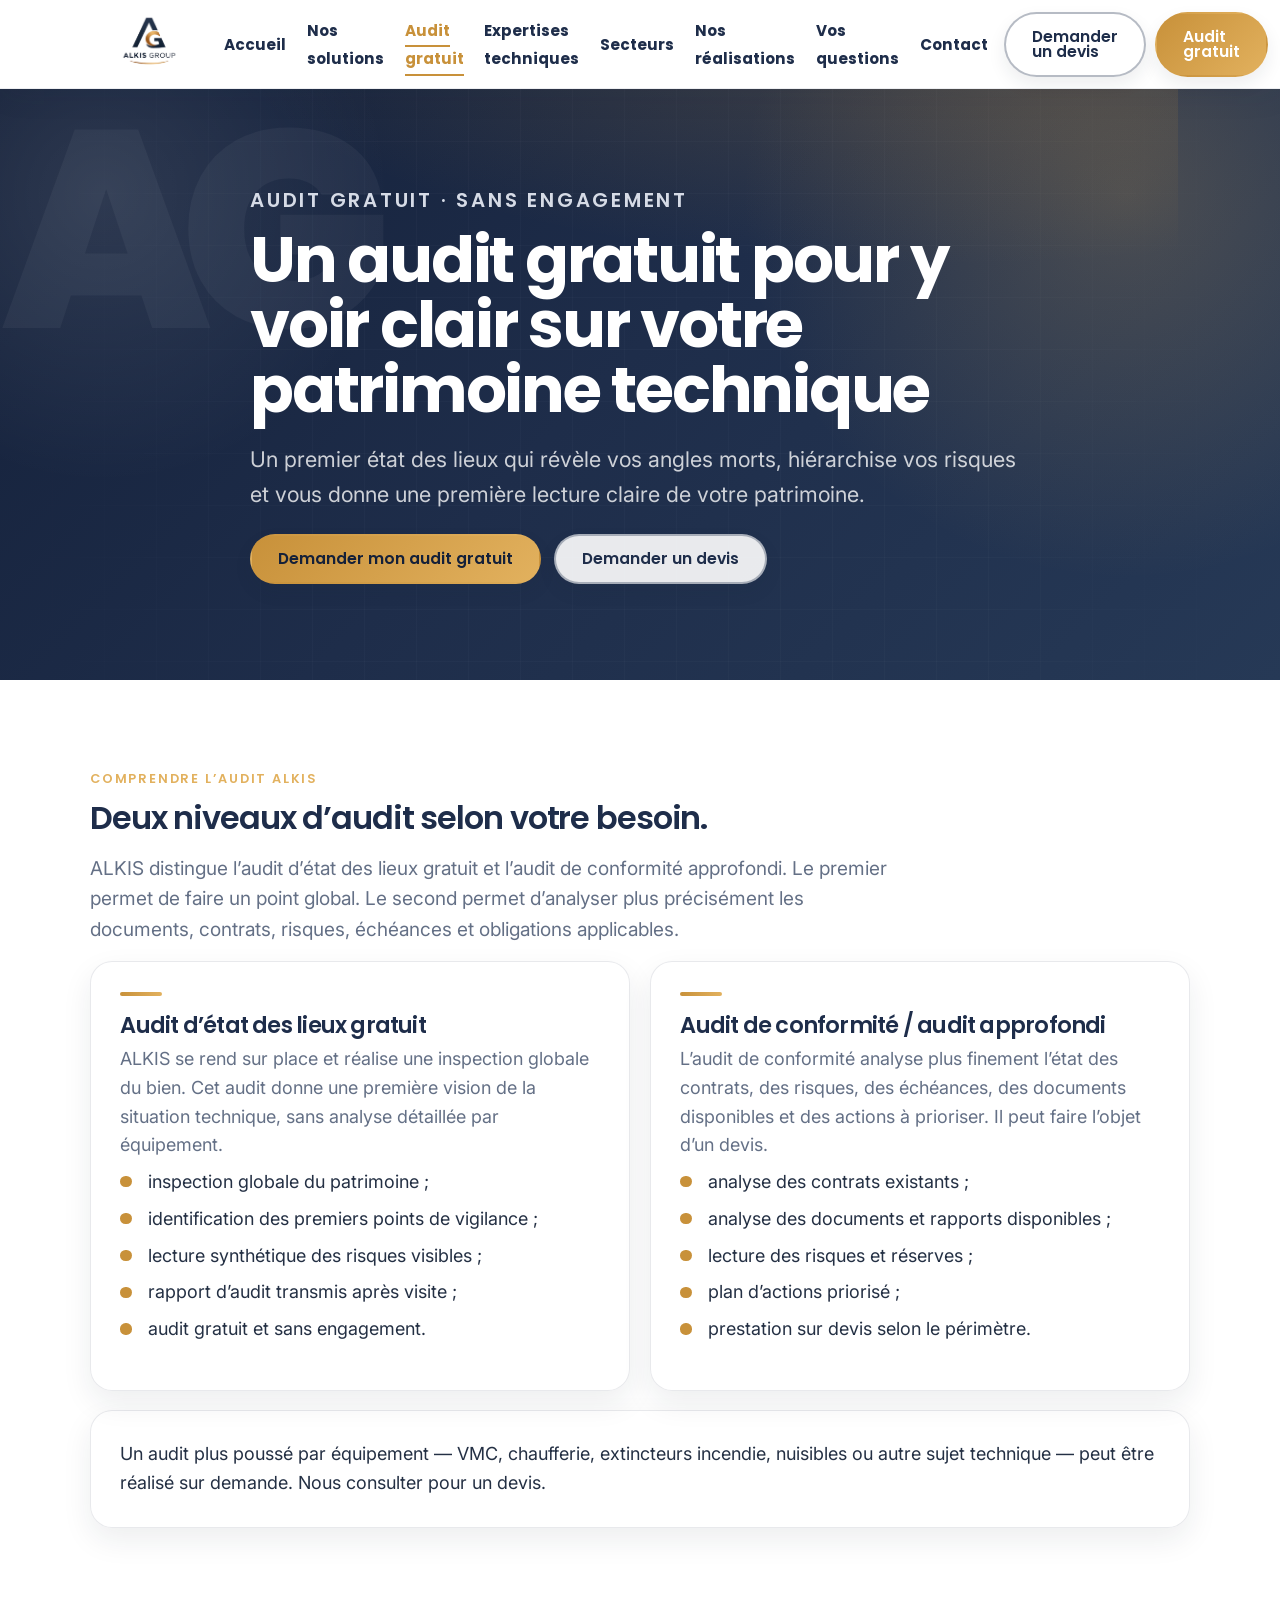
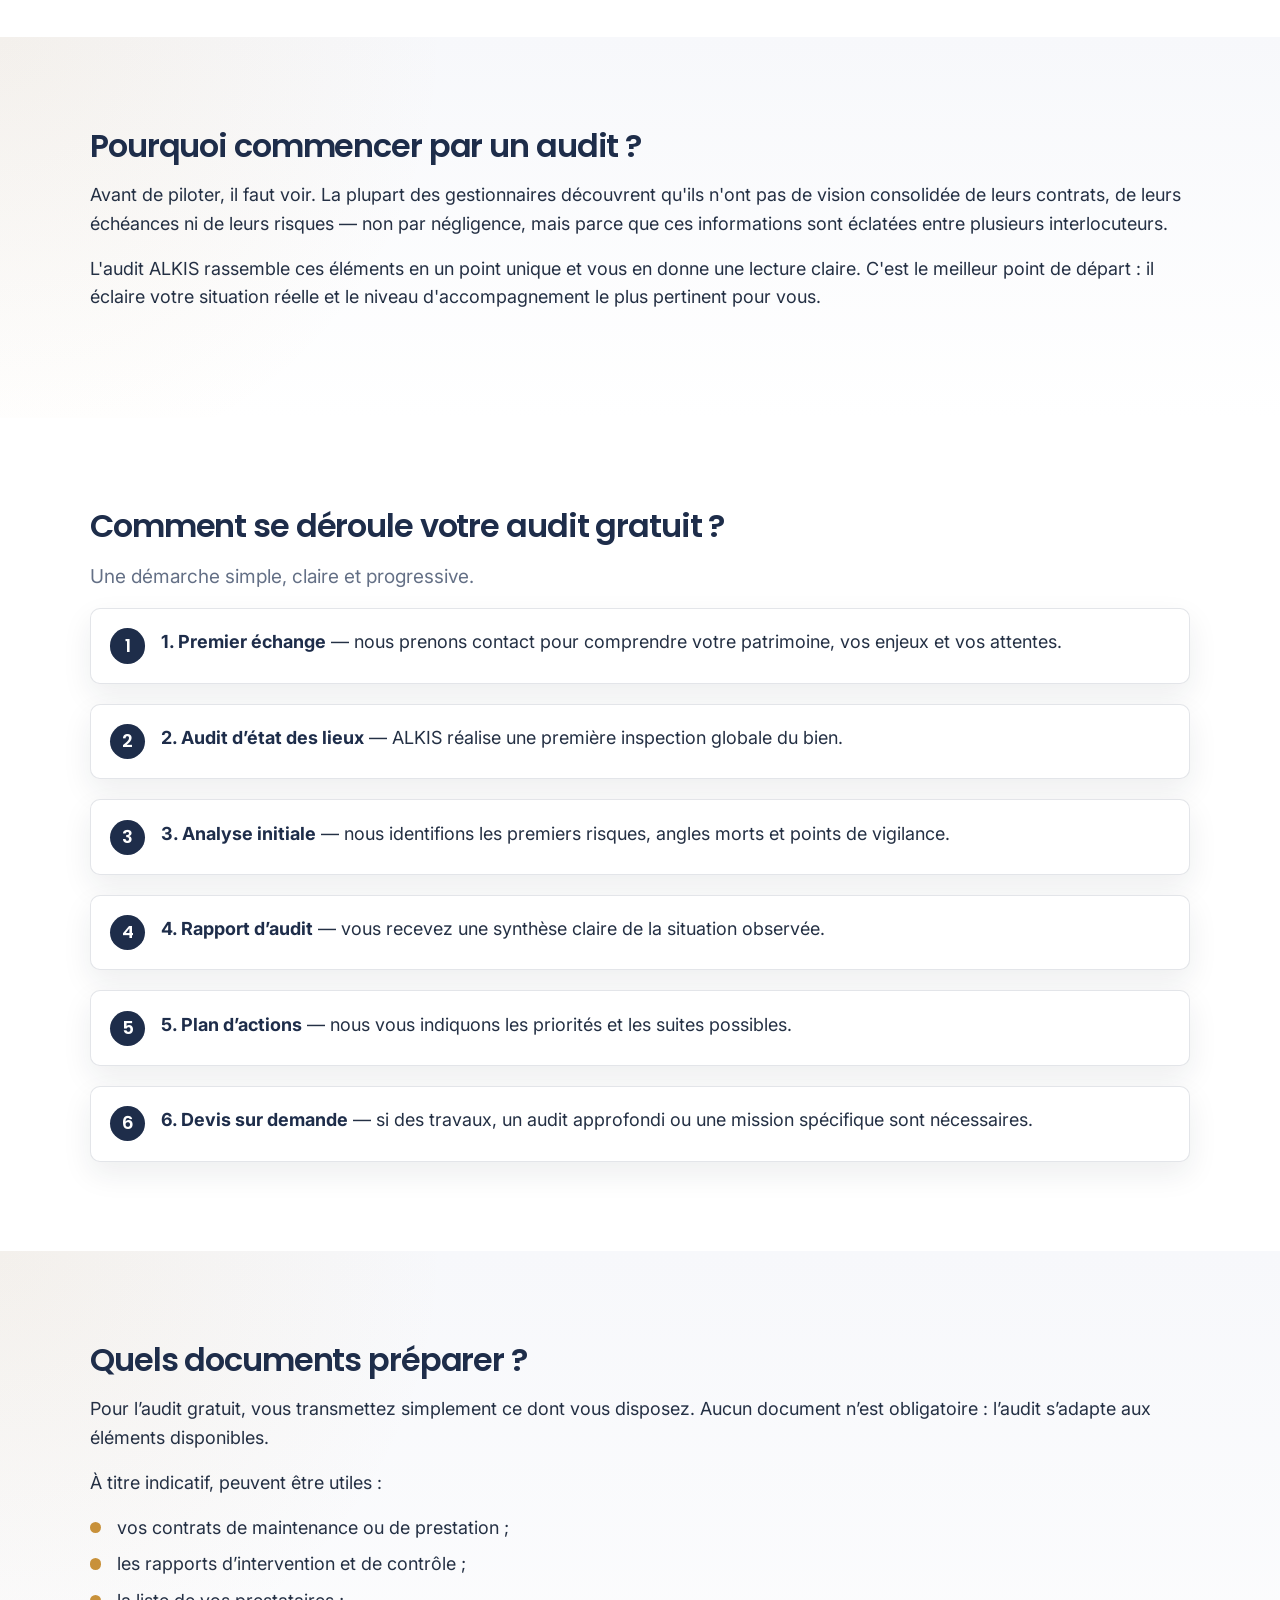
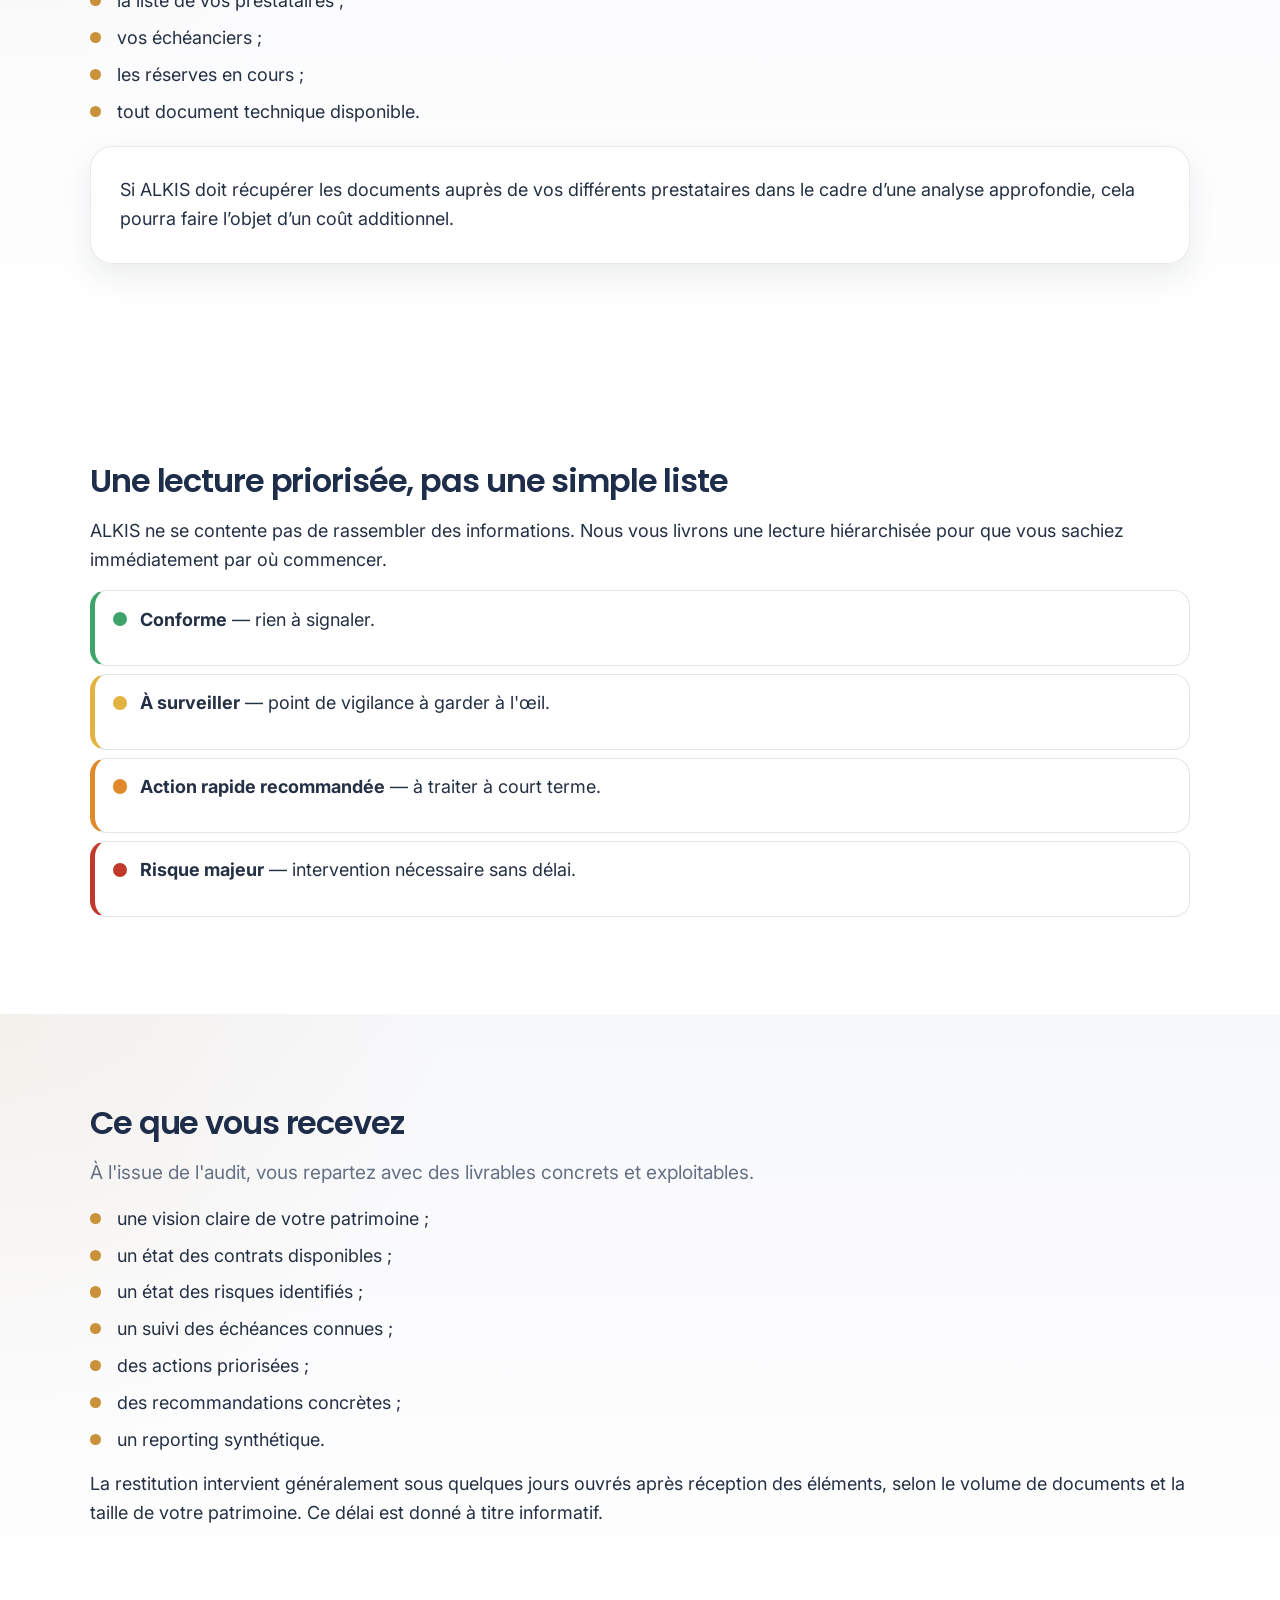
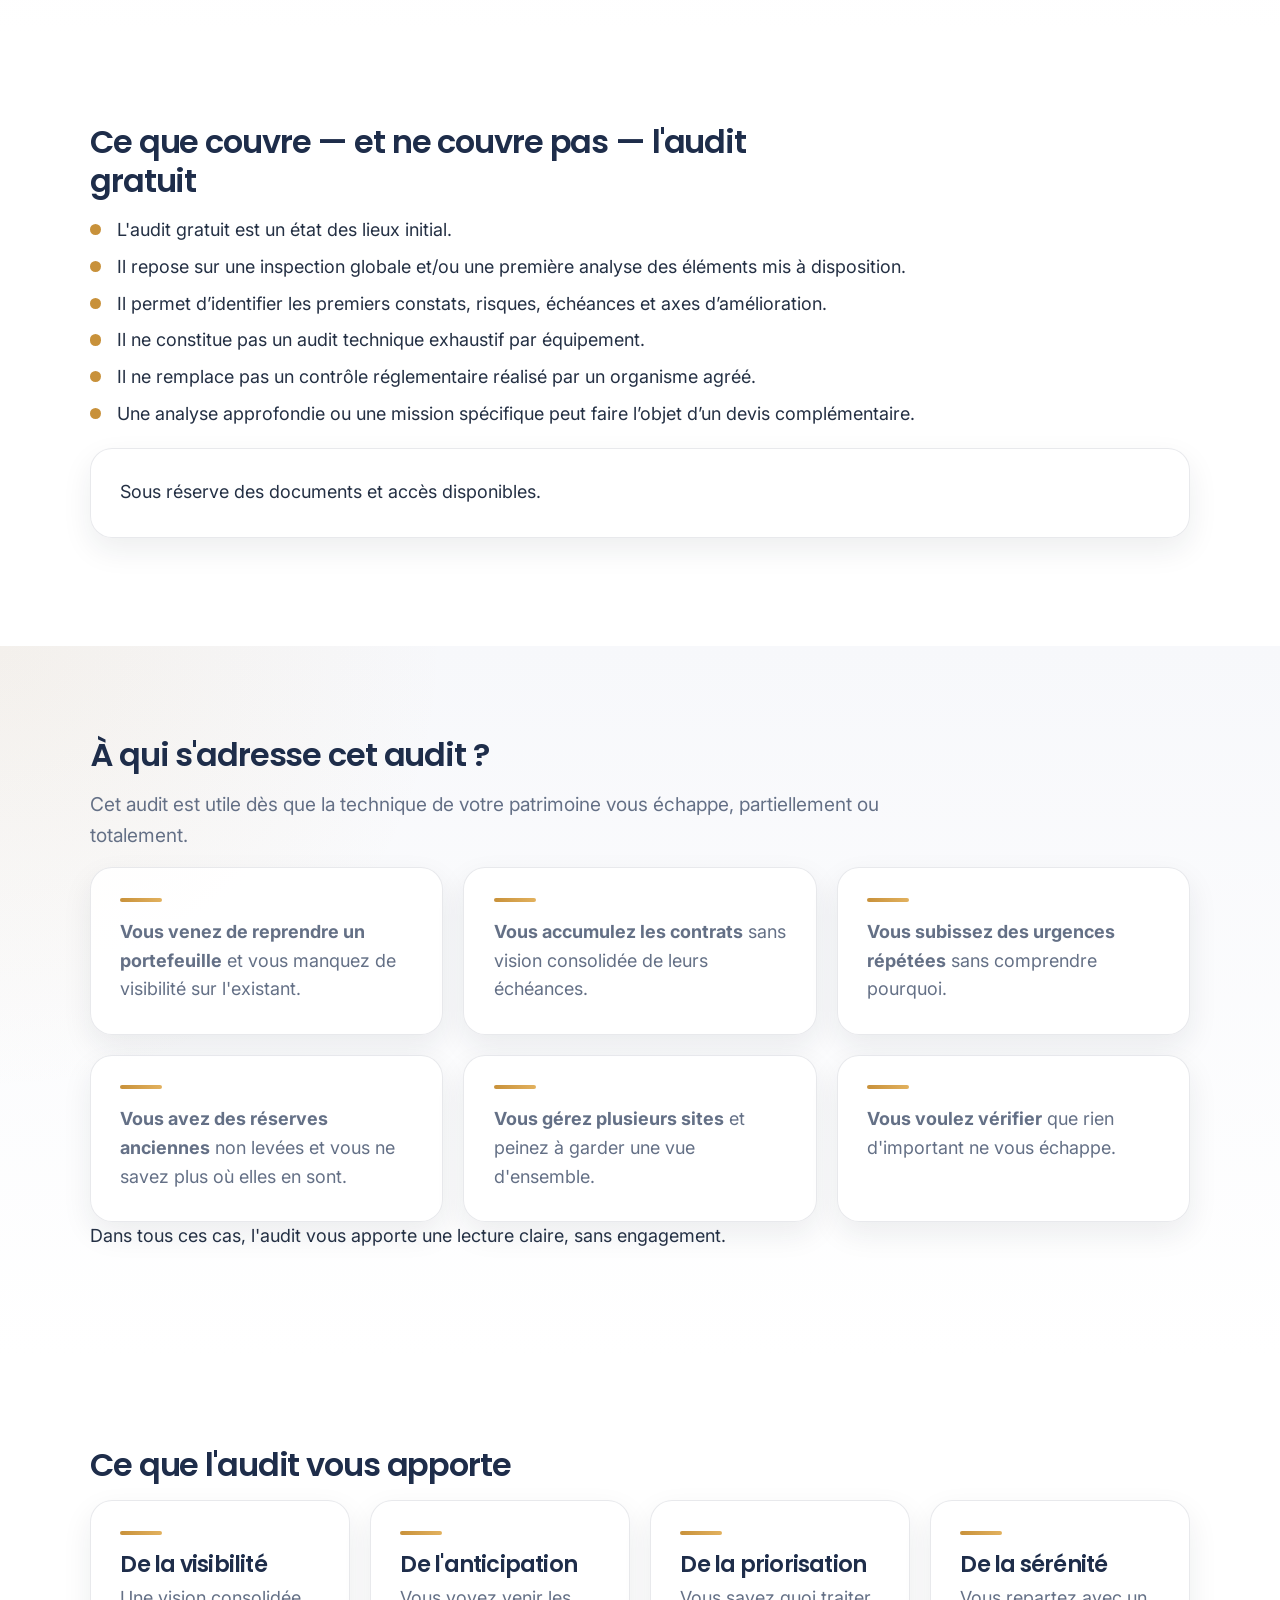
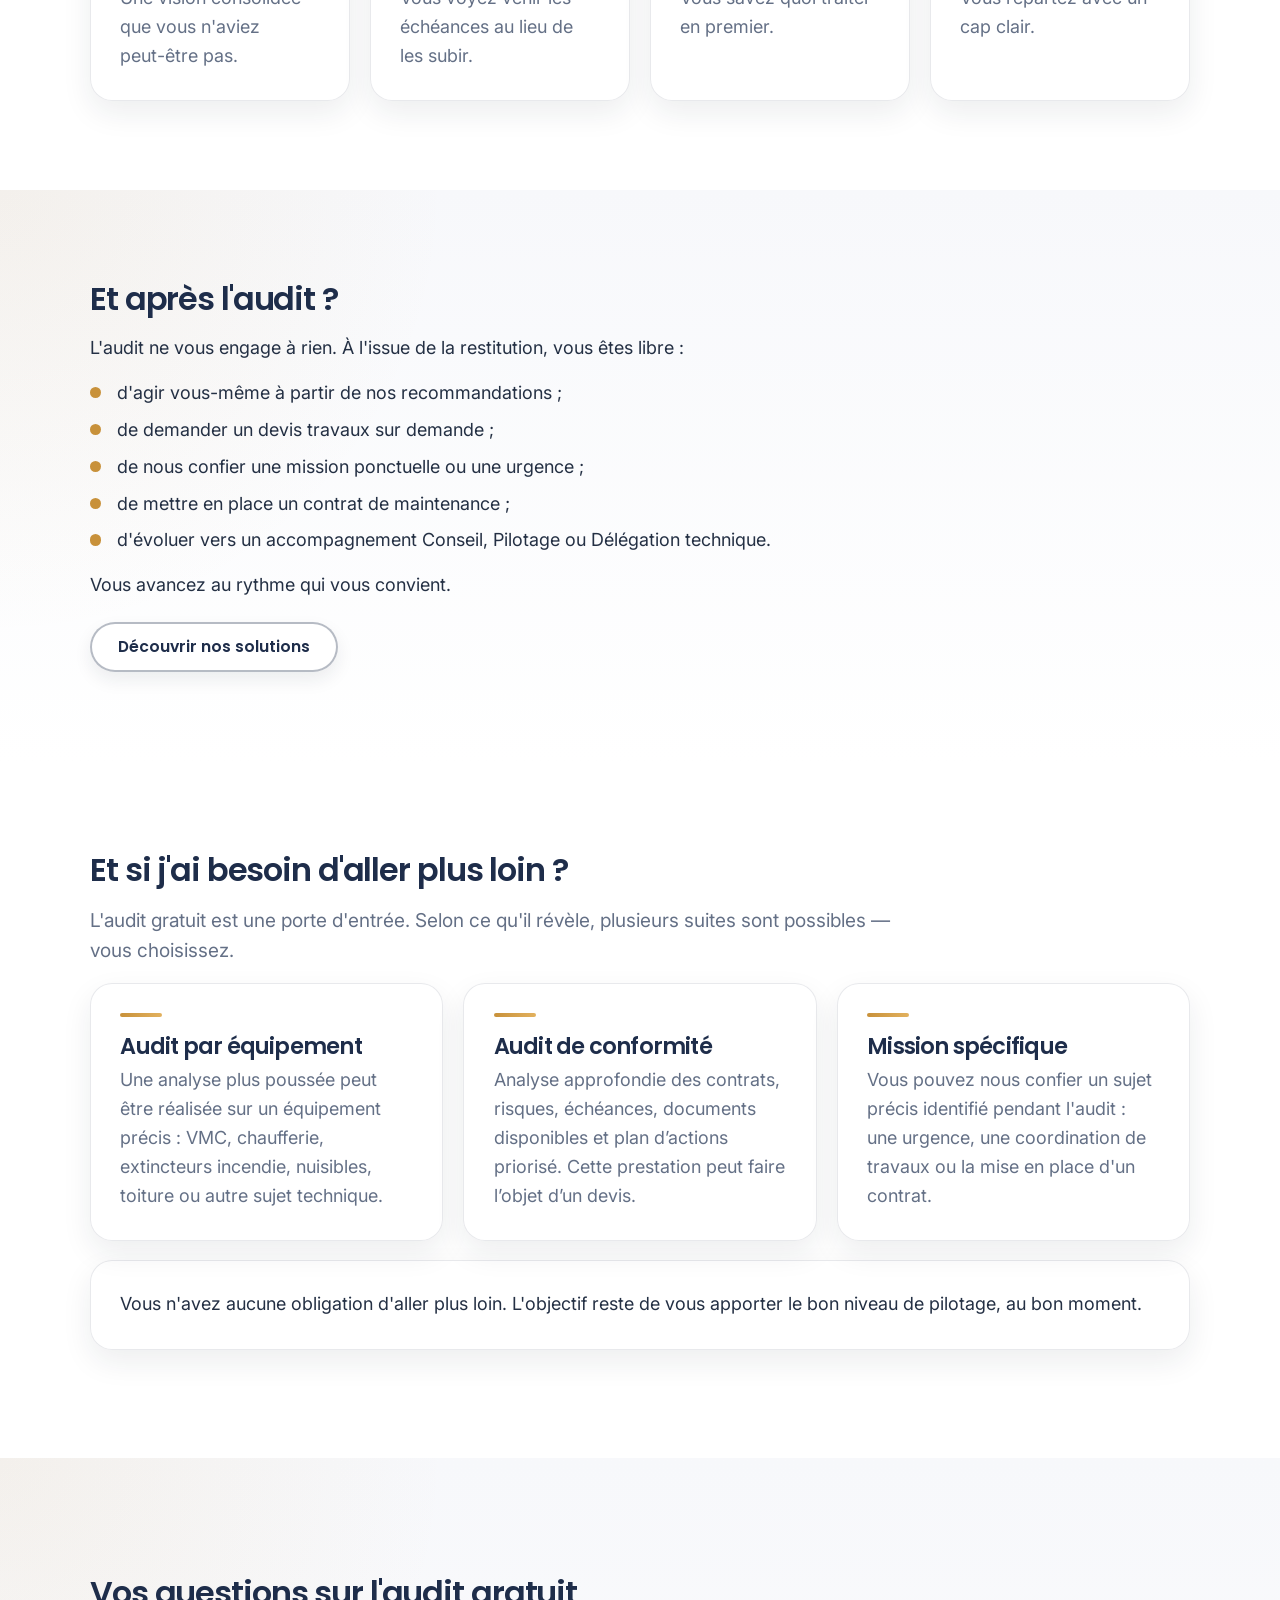
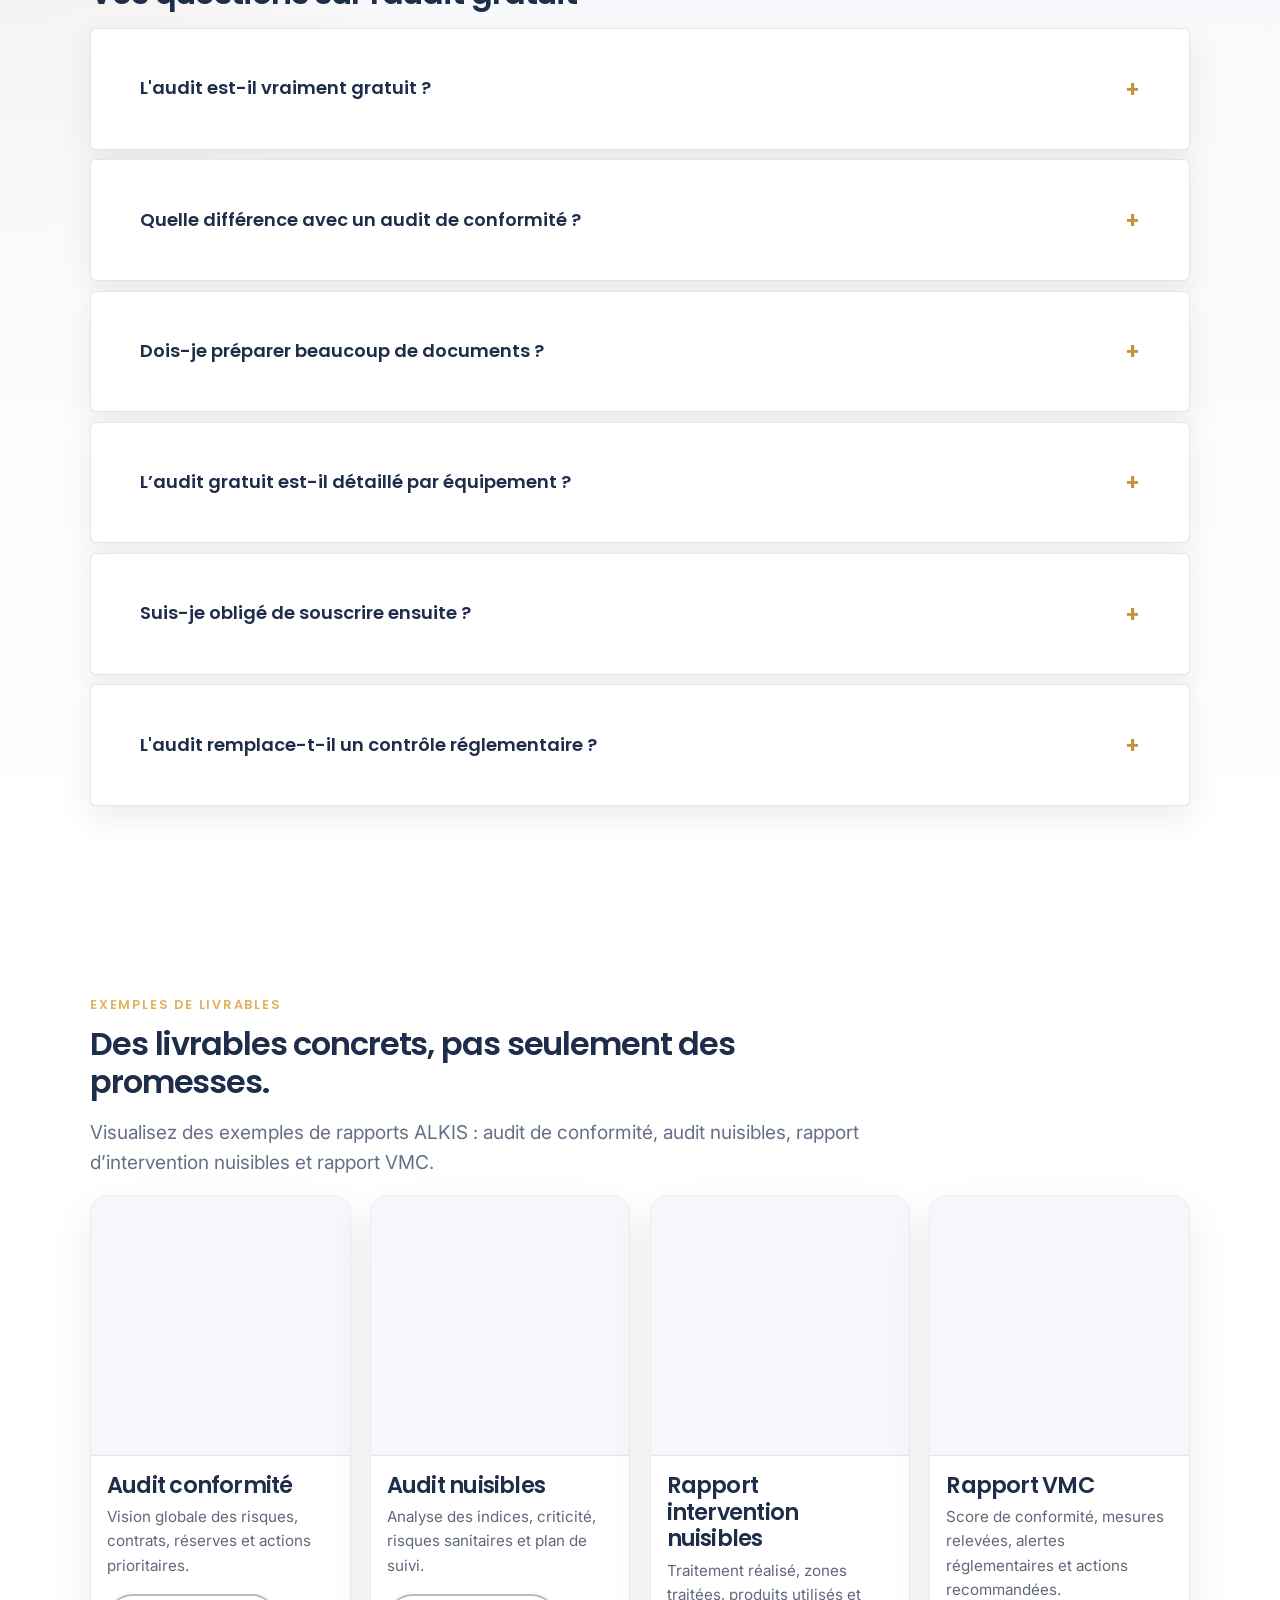
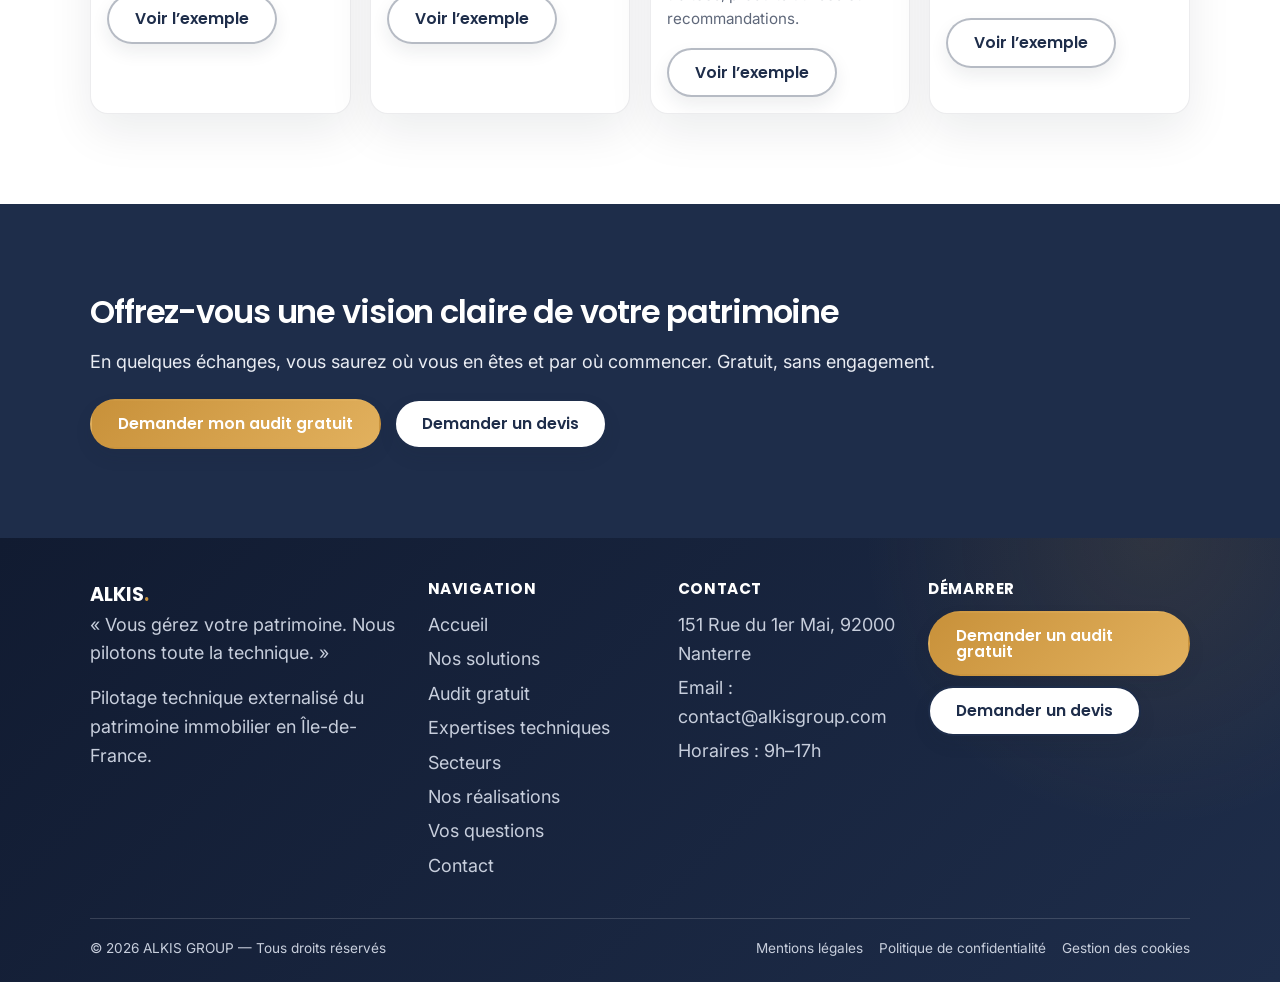
==== commit f4bfb50f: "Apply ALKIS client website modifications" ====
--- a/audit-gratuit.html
+++ b/audit-gratuit.html
@@ -1,269 +1,574 @@
 <!DOCTYPE html>
 <html lang="fr">
+
 <head>
-<meta charset="utf-8">
-<meta name="viewport" content="width=device-width, initial-scale=1">
-<title>Audit gratuit de votre patrimoine technique | ALKIS</title>
-<meta name="description" content="Obtenez une vision claire de votre patrimoine technique : état des contrats, risques priorisés, échéances et plan d'actions. Audit gratuit et sans engagement.">
-<link rel="preconnect" href="https://fonts.googleapis.com">
-<link rel="preconnect" href="https://fonts.gstatic.com" crossorigin>
-<link href="https://fonts.googleapis.com/css2?family=Poppins:wght@500;600;700&family=Inter:wght@400;500;600&display=swap" rel="stylesheet">
-<link rel="stylesheet" href="assets/style.css">
+  <meta charset="utf-8">
+  <meta name="viewport" content="width=device-width, initial-scale=1">
+  <title>Audit gratuit de votre patrimoine technique | ALKIS</title>
+  <meta name="description"
+    content="Obtenez une vision claire de votre patrimoine technique : état des contrats, risques priorisés, échéances et plan d'actions. Audit gratuit et sans engagement.">
+  <link rel="preconnect" href="https://fonts.googleapis.com">
+  <link rel="preconnect" href="https://fonts.gstatic.com" crossorigin>
+  <link
+    href="https://fonts.googleapis.com/css2?family=Poppins:wght@500;600;700&family=Inter:wght@400;500;600&display=swap"
+    rel="stylesheet">
+  <link rel="stylesheet" href="assets/style.css">
 </head>
+
 <body>
-<a class="skip-link" href="#main">Aller au contenu</a>
-
-<header class="site-header">
-  <div class="container nav">
-    <!-- <a class="brand" href="index.html">ALKIS<span>.</span></a> -->
-<a class="brand brand-logo" href="index.html">
-  <img src="assets/alkis_logo_HD.png" alt="ALKIS GROUP">
-</a>
-
-    <button class="nav-toggle" aria-label="Ouvrir le menu" aria-expanded="false" aria-controls="nav-menu">
-      <span></span><span></span><span></span>
-    </button>
-    <ul class="nav-menu" id="nav-menu">
-      <li><a href="index.html">Accueil</a></li>
-      <li><a href="nos-solutions.html">Nos solutions</a></li>
-      <li><a href="audit-gratuit.html" aria-current="page">Audit gratuit</a></li>
-      <li><a href="expertises-techniques.html">Expertises techniques</a></li>
-      <li><a href="secteurs.html">Secteurs</a></li>
-      <li><a href="faq.html">FAQ</a></li>
-      <li><a href="contact.html">Contact</a></li>
-    </ul>
-    <div class="nav-cta">
-      <a class="btn btn--secondary" href="contact.html#devis">Demander un devis</a>
-      <a class="btn btn--primary" href="contact.html#audit">Audit gratuit</a>
+  <a class="skip-link" href="#main">Aller au contenu</a>
+
+  <header class="site-header">
+    <div class="container nav">
+      <!-- <a class="brand" href="index.html">ALKIS<span>.</span></a> -->
+      <a class="brand brand-logo" href="index.html">
+        <img src="assets/alkis_logo_HD.png" alt="ALKIS GROUP">
+      </a>
+
+      <button class="nav-toggle" aria-label="Ouvrir le menu" aria-expanded="false" aria-controls="nav-menu">
+        <span></span><span></span><span></span>
+      </button>
+      <ul class="nav-menu" id="nav-menu">
+        <li><a href="index.html">Accueil</a></li>
+        <li><a href="nos-solutions.html">Nos solutions</a></li>
+        <li><a href="audit-gratuit.html" aria-current="page">Audit gratuit</a></li>
+        <li><a href="expertises-techniques.html">Expertises techniques</a></li>
+        <li><a href="secteurs.html">Secteurs</a></li>
+        <li><a href="nos-realisations.html">Nos réalisations</a></li>
+        <li><a href="faq.html">Vos questions</a></li>
+        <li><a href="contact.html">Contact</a></li>
+      </ul>
+      <div class="nav-cta">
+        <a class="btn btn--secondary" href="contact.html#devis">Demander un devis</a>
+        <a class="btn btn--primary" href="contact.html#audit">Audit gratuit</a>
+      </div>
     </div>
-  </div>
-</header>
-
-<main id="main">
-
-<!-- Section 1 — Hero -->
-<section class="hero">
-  <div class="container">
-    <p class="eyebrow">Audit gratuit · Sans engagement</p>
-    <h1>Un audit gratuit pour y voir clair sur votre patrimoine technique</h1>
-    <p>Un premier état des lieux qui révèle vos angles morts, hiérarchise vos risques et vous donne un plan d'actions concret. Gratuit et sans engagement.</p>
-    <div class="btn-row">
-      <a class="btn btn--primary" href="contact.html#audit">Demander mon audit gratuit</a>
-      <a class="btn btn--secondary" href="contact.html#devis">Demander un devis</a>
+  </header>
+
+  <main id="main">
+
+    <!-- Section 1 — Hero -->
+    <section class="hero">
+      <div class="container">
+        <p class="eyebrow">Audit gratuit · Sans engagement</p>
+        <h1>Un audit gratuit pour y voir clair sur votre patrimoine technique</h1>
+        <p>
+          Un premier état des lieux qui révèle vos angles morts, hiérarchise vos risques
+          et vous donne une première lecture claire de votre patrimoine.
+        </p>
+        <div class="btn-row">
+          <a class="btn btn--primary" href="contact.html#audit">Demander mon audit gratuit</a>
+          <a class="btn btn--secondary" href="contact.html#devis">Demander un devis</a>
+        </div>
+      </div>
+    </section>
+
+    <!-- Section 2 — Deux types d'audit -->
+    <section class="section">
+      <div class="container">
+        <p class="eyebrow">Comprendre l’audit ALKIS</p>
+        <h2>Deux niveaux d’audit selon votre besoin.</h2>
+        <p class="lead">
+          ALKIS distingue l’audit d’état des lieux gratuit et l’audit de conformité approfondi.
+          Le premier permet de faire un point global. Le second permet d’analyser plus précisément
+          les documents, contrats, risques, échéances et obligations applicables.
+        </p>
+
+        <div class="grid grid-2">
+          <article class="card">
+            <h3>Audit d’état des lieux gratuit</h3>
+            <p>
+              ALKIS se rend sur place et réalise une inspection globale du bien.
+              Cet audit donne une première vision de la situation technique, sans analyse détaillée
+              par équipement.
+            </p>
+            <ul class="ticks">
+              <li>inspection globale du patrimoine ;</li>
+              <li>identification des premiers points de vigilance ;</li>
+              <li>lecture synthétique des risques visibles ;</li>
+              <li>rapport d’audit transmis après visite ;</li>
+              <li>audit gratuit et sans engagement.</li>
+            </ul>
+          </article>
+
+          <article class="card">
+            <h3>Audit de conformité / audit approfondi</h3>
+            <p>
+              L’audit de conformité analyse plus finement l’état des contrats, des risques,
+              des échéances, des documents disponibles et des actions à prioriser.
+              Il peut faire l’objet d’un devis.
+            </p>
+            <ul class="ticks">
+              <li>analyse des contrats existants ;</li>
+              <li>analyse des documents et rapports disponibles ;</li>
+              <li>lecture des risques et réserves ;</li>
+              <li>plan d’actions priorisé ;</li>
+              <li>prestation sur devis selon le périmètre.</li>
+            </ul>
+          </article>
+        </div>
+
+        <div class="callout">
+          <p>
+            Un audit plus poussé par équipement — VMC, chaufferie, extincteurs incendie,
+            nuisibles ou autre sujet technique — peut être réalisé sur demande. Nous consulter pour un devis.
+          </p>
+        </div>
+      </div>
+    </section>
+
+    <!-- Section 3 — Pourquoi commencer par un audit ? -->
+    <section class="section section--alt">
+      <div class="container">
+        <h2>Pourquoi commencer par un audit ?</h2>
+        <p>
+          Avant de piloter, il faut voir. La plupart des gestionnaires découvrent qu'ils n'ont pas
+          de vision consolidée de leurs contrats, de leurs échéances ni de leurs risques — non par
+          négligence, mais parce que ces informations sont éclatées entre plusieurs interlocuteurs.
+        </p>
+        <p>
+          L'audit ALKIS rassemble ces éléments en un point unique et vous en donne une lecture claire.
+          C'est le meilleur point de départ : il éclaire votre situation réelle et le niveau
+          d'accompagnement le plus pertinent pour vous.
+        </p>
+      </div>
+    </section>
+
+    <!-- Section 4 — Comment se déroule votre audit ? -->
+    <section class="section">
+      <div class="container">
+        <h2>Comment se déroule votre audit gratuit ?</h2>
+        <p class="lead">Une démarche simple, claire et progressive.</p>
+
+        <div class="steps">
+          <div class="step">
+            <div><strong>1. Premier échange</strong> — nous prenons contact pour comprendre votre patrimoine, vos enjeux
+              et vos attentes.</div>
+          </div>
+          <div class="step">
+            <div><strong>2. Audit d’état des lieux</strong> — ALKIS réalise une première inspection globale du bien.
+            </div>
+          </div>
+          <div class="step">
+            <div><strong>3. Analyse initiale</strong> — nous identifions les premiers risques, angles morts et points de
+              vigilance.</div>
+          </div>
+          <div class="step">
+            <div><strong>4. Rapport d’audit</strong> — vous recevez une synthèse claire de la situation observée.</div>
+          </div>
+          <div class="step">
+            <div><strong>5. Plan d’actions</strong> — nous vous indiquons les priorités et les suites possibles.</div>
+          </div>
+          <div class="step">
+            <div><strong>6. Devis sur demande</strong> — si des travaux, un audit approfondi ou une mission spécifique
+              sont nécessaires.</div>
+          </div>
+        </div>
+      </div>
+    </section>
+
+    <!-- Section 5 — Documents -->
+    <section class="section section--alt">
+      <div class="container">
+        <h2>Quels documents préparer ?</h2>
+        <p>
+          Pour l’audit gratuit, vous transmettez simplement ce dont vous disposez.
+          Aucun document n’est obligatoire : l’audit s’adapte aux éléments disponibles.
+        </p>
+        <p>À titre indicatif, peuvent être utiles :</p>
+
+        <ul class="ticks">
+          <li>vos contrats de maintenance ou de prestation ;</li>
+          <li>les rapports d’intervention et de contrôle ;</li>
+          <li>la liste de vos prestataires ;</li>
+          <li>vos échéanciers ;</li>
+          <li>les réserves en cours ;</li>
+          <li>tout document technique disponible.</li>
+        </ul>
+
+        <div class="callout">
+          <p>
+            Si ALKIS doit récupérer les documents auprès de vos différents prestataires dans le cadre
+            d’une analyse approfondie, cela pourra faire l’objet d’un coût additionnel.
+          </p>
+        </div>
+      </div>
+    </section>
+
+    <!-- Section 6 — Une lecture priorisée -->
+    <section class="section">
+      <div class="container">
+        <h2>Une lecture priorisée, pas une simple liste</h2>
+        <p>
+          ALKIS ne se contente pas de rassembler des informations. Nous vous livrons une lecture
+          hiérarchisée pour que vous sachiez immédiatement par où commencer.
+        </p>
+
+        <div class="risk is-green"><span class="dot"></span>
+          <p><strong>Conforme</strong> — rien à signaler.</p>
+        </div>
+        <div class="risk is-yellow"><span class="dot"></span>
+          <p><strong>À surveiller</strong> — point de vigilance à garder à l'œil.</p>
+        </div>
+        <div class="risk is-orange"><span class="dot"></span>
+          <p><strong>Action rapide recommandée</strong> — à traiter à court terme.</p>
+        </div>
+        <div class="risk is-red"><span class="dot"></span>
+          <p><strong>Risque majeur</strong> — intervention nécessaire sans délai.</p>
+        </div>
+      </div>
+    </section>
+
+    <!-- Section 7 — Ce que vous recevez -->
+    <section class="section section--alt">
+      <div class="container">
+        <h2>Ce que vous recevez</h2>
+        <p class="lead">À l'issue de l'audit, vous repartez avec des livrables concrets et exploitables.</p>
+
+        <ul class="ticks">
+          <li>une vision claire de votre patrimoine ;</li>
+          <li>un état des contrats disponibles ;</li>
+          <li>un état des risques identifiés ;</li>
+          <li>un suivi des échéances connues ;</li>
+          <li>des actions priorisées ;</li>
+          <li>des recommandations concrètes ;</li>
+          <li>un reporting synthétique.</li>
+        </ul>
+
+        <p>
+          La restitution intervient généralement sous quelques jours ouvrés après réception des éléments,
+          selon le volume de documents et la taille de votre patrimoine. Ce délai est donné à titre informatif.
+        </p>
+      </div>
+    </section>
+
+    <!-- Section 8 — Ce que couvre / ne couvre pas l'audit -->
+    <section class="section">
+      <div class="container">
+        <h2>Ce que couvre — et ne couvre pas — l'audit gratuit</h2>
+
+        <ul class="ticks">
+          <li>L'audit gratuit est un état des lieux initial.</li>
+          <li>Il repose sur une inspection globale et/ou une première analyse des éléments mis à disposition.</li>
+          <li>Il permet d’identifier les premiers constats, risques, échéances et axes d’amélioration.</li>
+          <li>Il ne constitue pas un audit technique exhaustif par équipement.</li>
+          <li>Il ne remplace pas un contrôle réglementaire réalisé par un organisme agréé.</li>
+          <li>Une analyse approfondie ou une mission spécifique peut faire l’objet d’un devis complémentaire.</li>
+        </ul>
+
+        <div class="callout">
+          <p>Sous réserve des documents et accès disponibles.</p>
+        </div>
+      </div>
+    </section>
+
+    <!-- Section 9 — À qui s'adresse cet audit ? -->
+    <section class="section section--alt">
+      <div class="container">
+        <h2>À qui s'adresse cet audit ?</h2>
+        <p class="lead">
+          Cet audit est utile dès que la technique de votre patrimoine vous échappe,
+          partiellement ou totalement.
+        </p>
+
+        <div class="grid grid-3">
+          <div class="card">
+            <p><strong>Vous venez de reprendre un portefeuille</strong> et vous manquez de visibilité sur l'existant.
+            </p>
+          </div>
+          <div class="card">
+            <p><strong>Vous accumulez les contrats</strong> sans vision consolidée de leurs échéances.</p>
+          </div>
+          <div class="card">
+            <p><strong>Vous subissez des urgences répétées</strong> sans comprendre pourquoi.</p>
+          </div>
+          <div class="card">
+            <p><strong>Vous avez des réserves anciennes</strong> non levées et vous ne savez plus où elles en sont.</p>
+          </div>
+          <div class="card">
+            <p><strong>Vous gérez plusieurs sites</strong> et peinez à garder une vue d'ensemble.</p>
+          </div>
+          <div class="card">
+            <p><strong>Vous voulez vérifier</strong> que rien d'important ne vous échappe.</p>
+          </div>
+        </div>
+
+        <p>Dans tous ces cas, l'audit vous apporte une lecture claire, sans engagement.</p>
+      </div>
+    </section>
+
+    <!-- Section 10 — Ce que l'audit vous apporte -->
+    <section class="section">
+      <div class="container">
+        <h2>Ce que l'audit vous apporte</h2>
+
+        <div class="grid grid-4">
+          <div class="card">
+            <h3>De la visibilité</h3>
+            <p>Une vision consolidée que vous n'aviez peut-être pas.</p>
+          </div>
+          <div class="card">
+            <h3>De l'anticipation</h3>
+            <p>Vous voyez venir les échéances au lieu de les subir.</p>
+          </div>
+          <div class="card">
+            <h3>De la priorisation</h3>
+            <p>Vous savez quoi traiter en premier.</p>
+          </div>
+          <div class="card">
+            <h3>De la sérénité</h3>
+            <p>Vous repartez avec un cap clair.</p>
+          </div>
+        </div>
+      </div>
+    </section>
+
+    <!-- Section 11 — Et après l'audit ? -->
+    <section class="section section--alt">
+      <div class="container">
+        <h2>Et après l'audit ?</h2>
+        <p>L'audit ne vous engage à rien. À l'issue de la restitution, vous êtes libre :</p>
+
+        <ul class="ticks">
+          <li>d'agir vous-même à partir de nos recommandations ;</li>
+          <li>de demander un devis travaux sur demande ;</li>
+          <li>de nous confier une mission ponctuelle ou une urgence ;</li>
+          <li>de mettre en place un contrat de maintenance ;</li>
+          <li>d'évoluer vers un accompagnement Conseil, Pilotage ou Délégation technique.</li>
+        </ul>
+
+        <p>Vous avancez au rythme qui vous convient.</p>
+        <div class="btn-row">
+          <a class="btn btn--secondary" href="nos-solutions.html">Découvrir nos solutions</a>
+        </div>
+      </div>
+    </section>
+
+    <!-- Section 12 — Aller plus loin -->
+    <section class="section">
+      <div class="container">
+        <h2>Et si j'ai besoin d'aller plus loin ?</h2>
+        <p class="lead">
+          L'audit gratuit est une porte d'entrée. Selon ce qu'il révèle,
+          plusieurs suites sont possibles — vous choisissez.
+        </p>
+
+        <div class="grid grid-3">
+          <div class="card">
+            <h3>Audit par équipement</h3>
+            <p>
+              Une analyse plus poussée peut être réalisée sur un équipement précis :
+              VMC, chaufferie, extincteurs incendie, nuisibles, toiture ou autre sujet technique.
+            </p>
+          </div>
+
+          <div class="card">
+            <h3>Audit de conformité</h3>
+            <p>
+              Analyse approfondie des contrats, risques, échéances, documents disponibles
+              et plan d’actions priorisé. Cette prestation peut faire l’objet d’un devis.
+            </p>
+          </div>
+
+          <div class="card">
+            <h3>Mission spécifique</h3>
+            <p>
+              Vous pouvez nous confier un sujet précis identifié pendant l'audit :
+              une urgence, une coordination de travaux ou la mise en place d'un contrat.
+            </p>
+          </div>
+        </div>
+
+        <div class="callout">
+          <p>
+            Vous n'avez aucune obligation d'aller plus loin. L'objectif reste de vous apporter
+            le bon niveau de pilotage, au bon moment.
+          </p>
+        </div>
+      </div>
+    </section>
+
+    <!-- Section 13 — FAQ audit -->
+    <section class="section section--alt faq">
+      <div class="container">
+        <h2>Vos questions sur l'audit gratuit</h2>
+
+        <details>
+          <summary>L'audit est-il vraiment gratuit ?</summary>
+          <div class="answer">
+            Oui. L'audit d'état des lieux est gratuit et sans engagement, sous réserve des documents
+            et accès disponibles.
+          </div>
+        </details>
+
+        <details>
+          <summary>Quelle différence avec un audit de conformité ?</summary>
+          <div class="answer">
+            L'audit gratuit donne une première vision globale. L'audit de conformité est plus approfondi :
+            il analyse les contrats, risques, échéances, documents disponibles et peut donner lieu
+            à un plan d'actions plus détaillé. Il peut faire l’objet d’un devis.
+          </div>
+        </details>
+
+        <details>
+          <summary>Dois-je préparer beaucoup de documents ?</summary>
+          <div class="answer">
+            Non. Vous transmettez ce dont vous disposez. Si une collecte documentaire approfondie
+            auprès de vos prestataires est nécessaire, elle pourra faire l’objet d’un coût additionnel.
+          </div>
+        </details>
+
+        <details>
+          <summary>L’audit gratuit est-il détaillé par équipement ?</summary>
+          <div class="answer">
+            Non. L’audit gratuit est un état des lieux global. Un audit plus poussé par équipement
+            peut être réalisé sur demande, par exemple pour la VMC, la chaufferie, les extincteurs
+            ou les nuisibles.
+          </div>
+        </details>
+
+        <details>
+          <summary>Suis-je obligé de souscrire ensuite ?</summary>
+          <div class="answer">
+            Non. À l'issue de l'audit, vous êtes totalement libre de la suite à donner.
+          </div>
+        </details>
+
+        <details>
+          <summary>L'audit remplace-t-il un contrôle réglementaire ?</summary>
+          <div class="answer">
+            Non. ALKIS n'est pas un bureau de contrôle. L'audit donne une vision de pilotage,
+            pas une attestation réglementaire.
+          </div>
+        </details>
+      </div>
+    </section>
+
+    <!-- Section 14 — Exemples de livrables -->
+    <section class="section">
+      <div class="container">
+        <p class="eyebrow">Exemples de livrables</p>
+        <h2>Des livrables concrets, pas seulement des promesses.</h2>
+        <p class="lead">
+          Visualisez des exemples de rapports ALKIS : audit de conformité, audit nuisibles,
+          rapport d’intervention nuisibles et rapport VMC.
+        </p>
+
+        <div class="livrables-grid">
+          <article class="livrable-card">
+            <div class="livrable-preview">
+              <iframe src="assets/pdfs/audit-conformite.pdf#toolbar=0"></iframe>
+            </div>
+            <div class="livrable-content">
+              <h3>Audit conformité</h3>
+              <p>Vision globale des risques, contrats, réserves et actions prioritaires.</p>
+              <a class="btn btn--secondary" href="assets/pdfs/audit-conformite.pdf" target="_blank">Voir l’exemple</a>
+            </div>
+          </article>
+
+          <article class="livrable-card">
+            <div class="livrable-preview">
+              <iframe src="assets/pdfs/audit-nuisibles.pdf#toolbar=0"></iframe>
+            </div>
+            <div class="livrable-content">
+              <h3>Audit nuisibles</h3>
+              <p>Analyse des indices, criticité, risques sanitaires et plan de suivi.</p>
+              <a class="btn btn--secondary" href="assets/pdfs/audit-nuisibles.pdf" target="_blank">Voir l’exemple</a>
+            </div>
+          </article>
+
+          <article class="livrable-card">
+            <div class="livrable-preview">
+              <iframe src="assets/pdfs/intervention-nuisibles.pdf#toolbar=0"></iframe>
+            </div>
+            <div class="livrable-content">
+              <h3>Rapport intervention nuisibles</h3>
+              <p>Traitement réalisé, zones traitées, produits utilisés et recommandations.</p>
+              <a class="btn btn--secondary" href="assets/pdfs/intervention-nuisibles.pdf" target="_blank">Voir
+                l’exemple</a>
+            </div>
+          </article>
+
+          <article class="livrable-card">
+            <div class="livrable-preview">
+              <iframe src="assets/pdfs/rapport-vmc.pdf#toolbar=0"></iframe>
+            </div>
+            <div class="livrable-content">
+              <h3>Rapport VMC</h3>
+              <p>Score de conformité, mesures relevées, alertes réglementaires et actions recommandées.</p>
+              <a class="btn btn--secondary" href="assets/pdfs/rapport-vmc.pdf" target="_blank">Voir l’exemple</a>
+            </div>
+          </article>
+        </div>
+      </div>
+    </section>
+
+    <!-- Section 15 — CTA final -->
+    <section class="section section--navy">
+      <div class="container">
+        <h2>Offrez-vous une vision claire de votre patrimoine</h2>
+        <p>
+          En quelques échanges, vous saurez où vous en êtes et par où commencer.
+          Gratuit, sans engagement.
+        </p>
+        <div class="btn-row">
+          <a class="btn btn--primary" href="contact.html#audit">Demander mon audit gratuit</a>
+          <a class="btn btn--secondary" href="contact.html#devis">Demander un devis</a>
+        </div>
+      </div>
+    </section>
+
+  </main>
+
+  <footer class="site-footer">
+    <div class="container">
+      <div class="footer-grid">
+        <div class="footer-brand">
+          <div class="b">ALKIS<span>.</span></div>
+          <p>« Vous gérez votre patrimoine. Nous pilotons toute la technique. »</p>
+          <p>Pilotage technique externalisé du patrimoine immobilier en Île-de-France.</p>
+        </div>
+        <div>
+          <h4>Navigation</h4>
+          <ul>
+            <li><a href="index.html">Accueil</a></li>
+            <li><a href="nos-solutions.html">Nos solutions</a></li>
+            <li><a href="audit-gratuit.html">Audit gratuit</a></li>
+            <li><a href="expertises-techniques.html">Expertises techniques</a></li>
+            <li><a href="secteurs.html">Secteurs</a></li>
+            <li><a href="nos-realisations.html">Nos réalisations</a></li>
+            <li><a href="faq.html">Vos questions</a></li>
+            <li><a href="contact.html">Contact</a></li>
+          </ul>
+        </div>
+        <div>
+          <h4>Contact</h4>
+          <ul>
+            <li>151 Rue du 1er Mai, 92000 Nanterre</li>
+            <li>Email : <a href="mailto:contact@alkisgroup.com">contact@alkisgroup.com</a></li>
+            <li>Horaires : 9h–17h</li>
+          </ul>
+        </div>
+        <div>
+          <h4>Démarrer</h4>
+          <div class="btn-row" style="margin-top:.4rem"><a class="btn btn--primary" href="contact.html#audit">Demander
+              un audit gratuit</a></div>
+          <div class="btn-row" style="margin-top:.6rem"><a class="btn btn--secondary" href="contact.html#devis">Demander
+              un devis</a></div>
+        </div>
+      </div>
+      <div class="footer-bottom">
+        <span>© 2026 ALKIS GROUP — Tous droits réservés</span>
+        <nav>
+          <a href="mentions-legales.html">Mentions légales</a>
+          <a href="politique-de-confidentialite.html">Politique de confidentialité</a>
+          <a href="politique-cookies.html">Gestion des cookies</a>
+        </nav>
+      </div>
     </div>
-  </div>
-</section>
-
-<!-- Section 2 — Pourquoi commencer par un audit ? -->
-<section class="section">
-  <div class="container">
-    <h2>Pourquoi commencer par un audit ?</h2>
-    <p>Avant de piloter, il faut voir. La plupart des gestionnaires découvrent qu'ils n'ont pas de vision consolidée de leurs contrats, de leurs échéances ni de leurs risques — non par négligence, mais parce que ces informations sont éclatées entre plusieurs interlocuteurs.</p>
-    <p>L'audit ALKIS rassemble ces éléments en un point unique et vous en donne une lecture claire. C'est le meilleur point de départ : il éclaire votre situation réelle et le niveau d'accompagnement le plus pertinent pour vous.</p>
-  </div>
-</section>
-
-<!-- Section 3 — Comment se déroule votre audit ? -->
-<section class="section section--alt">
-  <div class="container">
-    <h2>Comment se déroule votre audit ?</h2>
-    <p class="lead">Une démarche simple, en quelques étapes.</p>
-    <div class="steps">
-      <div class="step"><div><strong>Premier échange</strong> — nous prenons contact pour comprendre votre patrimoine, vos enjeux et vos attentes.</div></div>
-      <div class="step"><div><strong>Recueil des éléments disponibles</strong> — vous nous transmettez les documents et accès dont vous disposez (contrats, rapports, historique).</div></div>
-      <div class="step"><div><strong>Analyse</strong> — nous examinons votre situation : contrats existants, échéances, réserves, points de risque.</div></div>
-      <div class="step"><div><strong>Restitution</strong> — nous vous remettons une synthèse claire, priorisée, avec un plan d'actions et nos recommandations.</div></div>
-    </div>
-    <h3>Quels documents préparer ?</h3>
-    <p>Vous transmettez simplement ce dont vous disposez. À titre indicatif, sont utiles :</p>
-    <ul class="ticks">
-      <li>vos contrats (maintenance, prestataires) ;</li>
-      <li>les rapports d'intervention et de contrôle ;</li>
-      <li>la liste de vos prestataires ;</li>
-      <li>vos échéanciers ;</li>
-      <li>les réserves en cours ;</li>
-      <li>tout document technique disponible.</li>
-    </ul>
-    <p>Aucun de ces documents n'est obligatoire : l'audit s'adapte aux éléments mis à disposition. Nous vous indiquons ce qui serait pertinent au premier échange.</p>
-  </div>
-</section>
-
-<!-- Section 4 — Une lecture priorisée -->
-<section class="section">
-  <div class="container">
-    <h2>Une lecture priorisée, pas une simple liste</h2>
-    <p>ALKIS ne se contente pas de rassembler des informations. Nous vous livrons une lecture hiérarchisée pour que vous sachiez immédiatement par où commencer :</p>
-    <div class="risk is-green"><span class="dot"></span><p><strong>Conforme</strong> — rien à signaler.</p></div>
-    <div class="risk is-yellow"><span class="dot"></span><p><strong>À surveiller</strong> — point de vigilance à garder à l'œil.</p></div>
-    <div class="risk is-orange"><span class="dot"></span><p><strong>Action rapide recommandée</strong> — à traiter à court terme.</p></div>
-    <div class="risk is-red"><span class="dot"></span><p><strong>Risque majeur</strong> — intervention nécessaire sans délai.</p></div>
-  </div>
-</section>
-
-<!-- Section 5 — Ce que vous recevez -->
-<section class="section section--alt">
-  <div class="container">
-    <h2>Ce que vous recevez</h2>
-    <p class="lead">À l'issue de l'audit, vous repartez avec des livrables concrets et exploitables.</p>
-    <ul class="ticks">
-      <li>une vision claire de votre patrimoine ;</li>
-      <li>un état des contrats ;</li>
-      <li>un état des risques ;</li>
-      <li>un suivi des échéances ;</li>
-      <li>des actions priorisées ;</li>
-      <li>des recommandations concrètes ;</li>
-      <li>un reporting synthétique.</li>
-    </ul>
-    <p>À titre indicatif, la restitution intervient généralement sous quelques jours ouvrés après réception des éléments, selon le volume de documents et la taille de votre patrimoine. Ce délai est donné à titre informatif et ne constitue pas un engagement contractuel ; nous le précisons ensemble dès le premier échange.</p>
-  </div>
-</section>
-
-<!-- Section 6 — Ce que couvre / ne couvre pas l'audit -->
-<section class="section">
-  <div class="container">
-    <h2>Ce que couvre — et ne couvre pas — l'audit gratuit</h2>
-    <ul class="ticks">
-      <li>L'audit gratuit est un état des lieux initial, reposant sur une première analyse des documents mis à disposition.</li>
-      <li>Il permet d'identifier les contrats existants, d'évaluer votre niveau de visibilité, de repérer les risques et les échéances, et de proposer des axes d'amélioration.</li>
-      <li>Il ne constitue pas un audit technique exhaustif ni une expertise réglementaire détaillée.</li>
-      <li>Toute collecte documentaire approfondie ou mission spécifique peut faire l'objet d'une prestation complémentaire (audit approfondi).</li>
-    </ul>
-    <div class="callout"><p>Sous réserve des documents et accès disponibles.</p></div>
-  </div>
-</section>
-
-<!-- Section 7 — À qui s'adresse cet audit ? -->
-<section class="section section--alt">
-  <div class="container">
-    <h2>À qui s'adresse cet audit ?</h2>
-    <p class="lead">Cet audit est utile dès que la technique de votre patrimoine vous échappe, partiellement ou totalement. Quelques situations dans lesquelles vous pourriez vous reconnaître :</p>
-    <div class="grid grid-3">
-      <div class="card"><p><strong>Vous venez de reprendre un portefeuille</strong> et vous manquez de visibilité sur l'existant.</p></div>
-      <div class="card"><p><strong>Vous accumulez les contrats</strong> sans vision consolidée de leurs échéances.</p></div>
-      <div class="card"><p><strong>Vous subissez des urgences répétées</strong> sans comprendre pourquoi.</p></div>
-      <div class="card"><p><strong>Vous avez des réserves anciennes</strong> non levées et vous ne savez plus où elles en sont.</p></div>
-      <div class="card"><p><strong>Vous gérez plusieurs sites</strong> et peinez à garder une vue d'ensemble.</p></div>
-      <div class="card"><p><strong>Vous voulez simplement vérifier</strong> que rien d'important ne vous échappe.</p></div>
-    </div>
-    <p>Dans tous ces cas, l'audit vous apporte une lecture claire, sans engagement.</p>
-  </div>
-</section>
-
-<!-- Section 8 — Ce que l'audit vous apporte -->
-<section class="section">
-  <div class="container">
-    <h2>Ce que l'audit vous apporte</h2>
-    <div class="grid grid-4">
-      <div class="card"><h3>De la visibilité</h3><p>Une vision consolidée que vous n'aviez peut-être pas.</p></div>
-      <div class="card"><h3>De l'anticipation</h3><p>Vous voyez venir les échéances au lieu de les subir.</p></div>
-      <div class="card"><h3>De la priorisation</h3><p>Vous savez quoi traiter en premier.</p></div>
-      <div class="card"><h3>De la sérénité</h3><p>Vous repartez avec un cap clair.</p></div>
-    </div>
-  </div>
-</section>
-
-<!-- Section 9 — Et après l'audit ? -->
-<section class="section section--alt">
-  <div class="container">
-    <h2>Et après l'audit ?</h2>
-    <p>L'audit ne vous engage à rien. À l'issue de la restitution, vous êtes libre :</p>
-    <ul class="ticks">
-      <li>d'agir vous-même à partir de nos recommandations ;</li>
-      <li>de nous confier une mission ponctuelle ou une urgence ;</li>
-      <li>de mettre en place un contrat de maintenance ;</li>
-      <li>d'évoluer vers un accompagnement Conseil, Pilotage ou Délégation technique.</li>
-    </ul>
-    <p>Vous avancez au rythme qui vous convient.</p>
-    <div class="btn-row"><a class="btn btn--secondary" href="nos-solutions.html">Découvrir nos solutions</a></div>
-  </div>
-</section>
-
-<!-- Section 10 — Et si j'ai besoin d'aller plus loin ? -->
-<section class="section">
-  <div class="container">
-    <h2>Et si j'ai besoin d'aller plus loin ?</h2>
-    <p class="lead">L'audit gratuit est une porte d'entrée. Selon ce qu'il révèle, plusieurs suites sont possibles — vous choisissez.</p>
-    <div class="grid grid-3">
-      <div class="card"><h3>Un audit approfondi</h3><p>Si votre situation nécessite un diagnostic complet, l'audit approfondi ajoute une analyse documentaire, contractuelle et technique détaillée, avec un plan d'actions structuré. C'est une prestation dédiée.</p></div>
-      <div class="card"><h3>Une mission spécifique</h3><p>Vous pouvez nous confier un sujet précis identifié pendant l'audit : une urgence, une coordination de travaux, la mise en place d'un contrat de maintenance.</p></div>
-      <div class="card"><h3>Un accompagnement régulier</h3><p>Si vous souhaitez déléguer durablement la coordination de votre technique, vous pouvez évoluer vers l'une de nos offres : Conseil, Pilotage ou Délégation technique.</p></div>
-    </div>
-    <div class="callout"><p>Vous n'avez aucune obligation d'aller plus loin. L'objectif reste de vous apporter le bon niveau de pilotage, au bon moment.</p></div>
-  </div>
-</section>
-
-<!-- Section 11 — FAQ audit -->
-<section class="section section--alt faq">
-  <div class="container">
-    <h2>Vos questions sur l'audit gratuit</h2>
-    <details><summary>L'audit est-il vraiment gratuit ?</summary><div class="answer">Oui, l'audit d'état des lieux est gratuit et sans engagement, sous réserve des documents et accès disponibles.</div></details>
-    <details><summary>Combien de temps cela prend-il ?</summary><div class="answer">Le délai dépend du volume de documents disponibles et de la taille de votre patrimoine. Nous le précisons dès le premier échange.</div></details>
-    <details><summary>Dois-je préparer beaucoup de documents ?</summary><div class="answer">Non. Vous transmettez ce dont vous disposez. L'audit s'appuie sur les éléments mis à disposition ; nous vous indiquons ce qui serait utile.</div></details>
-    <details><summary>Suis-je obligé de souscrire ensuite ?</summary><div class="answer">Non. À l'issue de l'audit, vous êtes totalement libre de la suite à donner.</div></details>
-    <details><summary>Quelle différence avec un audit approfondi ?</summary><div class="answer">L'audit gratuit est un premier état des lieux. L'audit approfondi ajoute une analyse documentaire, contractuelle et technique détaillée, avec un plan d'actions complet ; c'est une prestation dédiée.</div></details>
-    <details><summary>L'audit remplace-t-il un contrôle réglementaire ?</summary><div class="answer">Non. ALKIS n'est pas un bureau de contrôle. L'audit donne une vision de pilotage, pas une attestation réglementaire.</div></details>
-  </div>
-</section>
-
-<!-- Section 12 — CTA final -->
-<section class="section section--navy">
-  <div class="container">
-    <h2>Offrez-vous une vision claire de votre patrimoine</h2>
-    <p>En quelques échanges, vous saurez où vous en êtes et par où commencer. Gratuit, sans engagement.</p>
-    <div class="btn-row">
-      <a class="btn btn--primary" href="contact.html#audit">Demander mon audit gratuit</a>
-      <a class="btn btn--secondary" href="contact.html#devis">Demander un devis</a>
-    </div>
-  </div>
-</section>
-
-</main>
-
-<footer class="site-footer">
-  <div class="container">
-    <div class="footer-grid">
-      <div class="footer-brand">
-        <div class="b">ALKIS<span>.</span></div>
-        <p>« Vous gérez votre patrimoine. Nous pilotons toute la technique. »</p>
-        <p>Pilotage technique externalisé du patrimoine immobilier en Île-de-France.</p>
-      </div>
-      <div>
-        <h4>Navigation</h4>
-        <ul>
-          <li><a href="index.html">Accueil</a></li>
-          <li><a href="nos-solutions.html">Nos solutions</a></li>
-          <li><a href="audit-gratuit.html">Audit gratuit</a></li>
-          <li><a href="expertises-techniques.html">Expertises techniques</a></li>
-          <li><a href="secteurs.html">Secteurs</a></li>
-          <li><a href="faq.html">FAQ</a></li>
-          <li><a href="contact.html">Contact</a></li>
-        </ul>
-      </div>
-      <div>
-        <h4>Contact</h4>
-        <ul>
-          <li>151 Rue du 1er Mai, 92000 Nanterre</li>
-<li>Email : <a href="mailto:contact@alkisgroup.com">contact@alkisgroup.com</a></li>
-<li>Horaires : 9h–17h</li>
-        </ul>
-      </div>
-      <div>
-        <h4>Démarrer</h4>
-        <div class="btn-row" style="margin-top:.4rem"><a class="btn btn--primary" href="contact.html#audit">Demander un audit gratuit</a></div>
-        <div class="btn-row" style="margin-top:.6rem"><a class="btn btn--secondary" href="contact.html#devis">Demander un devis</a></div>
-      </div>
-    </div>
-    <div class="footer-bottom">
-      <span>© 2026 ALKIS GROUP — Tous droits réservés</span>
-      <nav>
-        <a href="mentions-legales.html">Mentions légales</a>
-        <a href="politique-de-confidentialite.html">Politique de confidentialité</a>
-        <a href="politique-cookies.html">Gestion des cookies</a>
-      </nav>
-    </div>
-  </div>
-</footer>
-
-<script src="assets/main.js"></script>
+  </footer>
+
+  <script src="assets/main.js"></script>
 </body>
-</html>
+
+</html>
--- a/assets/style.css
+++ b/assets/style.css
@@ -440,11 +440,11 @@
 }
 
 .hero h1 {
-  max-width: 760px;
+  max-width: 700px;
   color: #fff;
-  font-size: clamp(2.7rem, 6vw, 5.4rem);
-  line-height: .98;
-  margin-bottom: 1.4rem;
+  font-size: clamp(2.5rem, 5vw, 4.7rem);
+  line-height: 1.02;
+  margin-bottom: 1.25rem;
 }
 
 .hero p:not(.eyebrow) {
@@ -627,4 +627,219 @@
   .nav-cta {
     display: none;
   }
+}
+
+
+
+
+.card-img {
+  width: 100%;
+  height: 210px;
+  object-fit: cover;
+  border-radius: 14px;
+  margin-bottom: 1rem;
+  display: block;
+}
+
+
+
+
+
+.livrables-grid {
+  display: grid;
+  grid-template-columns: repeat(4, 1fr);
+  gap: 1.2rem;
+}
+
+.livrable-card {
+  background: #fff;
+  border: 1px solid rgba(15, 23, 42, .08);
+  border-radius: 18px;
+  overflow: hidden;
+  box-shadow: 0 18px 45px rgba(15, 23, 42, .08);
+}
+
+.livrable-preview {
+  height: 260px;
+  background: #f6f7fb;
+  border-bottom: 1px solid rgba(15, 23, 42, .08);
+  overflow: hidden;
+}
+
+.livrable-preview iframe {
+  width: 100%;
+  height: 100%;
+  border: 0;
+}
+
+.livrable-content {
+  padding: 1rem;
+}
+
+.livrable-content h3 {
+  margin-bottom: .4rem;
+}
+
+.livrable-content p {
+  font-size: .95rem;
+  color: #5f687a;
+  margin-bottom: 1rem;
+}
+
+@media (max-width: 1100px) {
+  .livrables-grid {
+    grid-template-columns: repeat(2, 1fr);
+  }
+}
+
+@media (max-width: 650px) {
+  .livrables-grid {
+    grid-template-columns: 1fr;
+  }
+}
+
+
+
+
+
+.hero-grid {
+  display: grid;
+  grid-template-columns: 1.1fr .9fr;
+  gap: 2rem;
+  align-items: center;
+}
+
+.hero-subtitle {
+  color: #fff;
+  font-weight: 600;
+  font-size: 1.15rem;
+  margin-bottom: 1rem;
+}
+
+.hero-visual img {
+  width: 100%;
+  height: 430px;
+  object-fit: cover;
+  border-radius: 18px;
+  box-shadow: 0 18px 45px rgba(0, 0, 0, .22);
+  border: 1px solid rgba(255,255,255,.18);
+}
+
+@media (max-width: 900px) {
+  .hero-grid {
+    grid-template-columns: 1fr;
+  }
+
+  .hero-visual img {
+    height: 300px;
+  }
+}
+
+
+
+
+
+
+.comparison-grid {
+  display: grid;
+  grid-template-columns: repeat(2, 1fr);
+  gap: 1.4rem;
+  margin-top: 2rem;
+}
+
+.comparison-card {
+  background: #fff;
+  border: 1px solid rgba(15, 23, 42, .08);
+  border-radius: 18px;
+  padding: 1.5rem;
+  box-shadow: 0 18px 45px rgba(15, 23, 42, .08);
+}
+
+.comparison-card--highlight {
+  border: 1px solid rgba(197, 155, 56, .45);
+  box-shadow: 0 20px 55px rgba(197, 155, 56, .14);
+}
+
+.comparison-card h3 {
+  margin-bottom: 1rem;
+}
+
+@media (max-width: 800px) {
+  .comparison-grid {
+    grid-template-columns: 1fr;
+  }
+}
+
+
+
+
+
+.grid-5 {
+  grid-template-columns: repeat(5, 1fr);
+}
+
+@media (max-width: 1100px) {
+  .grid-5 {
+    grid-template-columns: repeat(3, 1fr);
+  }
+}
+
+@media (max-width: 700px) {
+  .grid-5 {
+    grid-template-columns: 1fr;
+  }
+}
+
+
+
+
+
+
+
+
+
+
+
+
+
+
+/* ---------- White buttons inside footer / dark sections ---------- */
+.site-footer .btn--secondary,
+.section--navy .btn--secondary {
+  background: #FFFFFF !important;
+  color: #1E2D4A !important;
+  border: 2px solid #1E2D4A !important;
+}
+
+.site-footer .btn--secondary:hover,
+.section--navy .btn--secondary:hover {
+  background: #1E2D4A !important;
+  color: #FFFFFF !important;
+  border-color: #FFFFFF !important;
+}
+
+
+
+
+
+/* ---------- Yellow buttons text white ---------- */
+.site-footer .btn--primary,
+.section--navy .btn--primary {
+  color: #FFFFFF !important;
+}
+
+.site-footer .btn--primary:hover,
+.section--navy .btn--primary:hover {
+  color: #FFFFFF !important;
+}
+
+
+
+/* ---------- Header yellow button text white ---------- */
+.site-header .btn--primary {
+  color: #FFFFFF !important;
+}
+
+.site-header .btn--primary:hover {
+  color: #FFFFFF !important;
 }
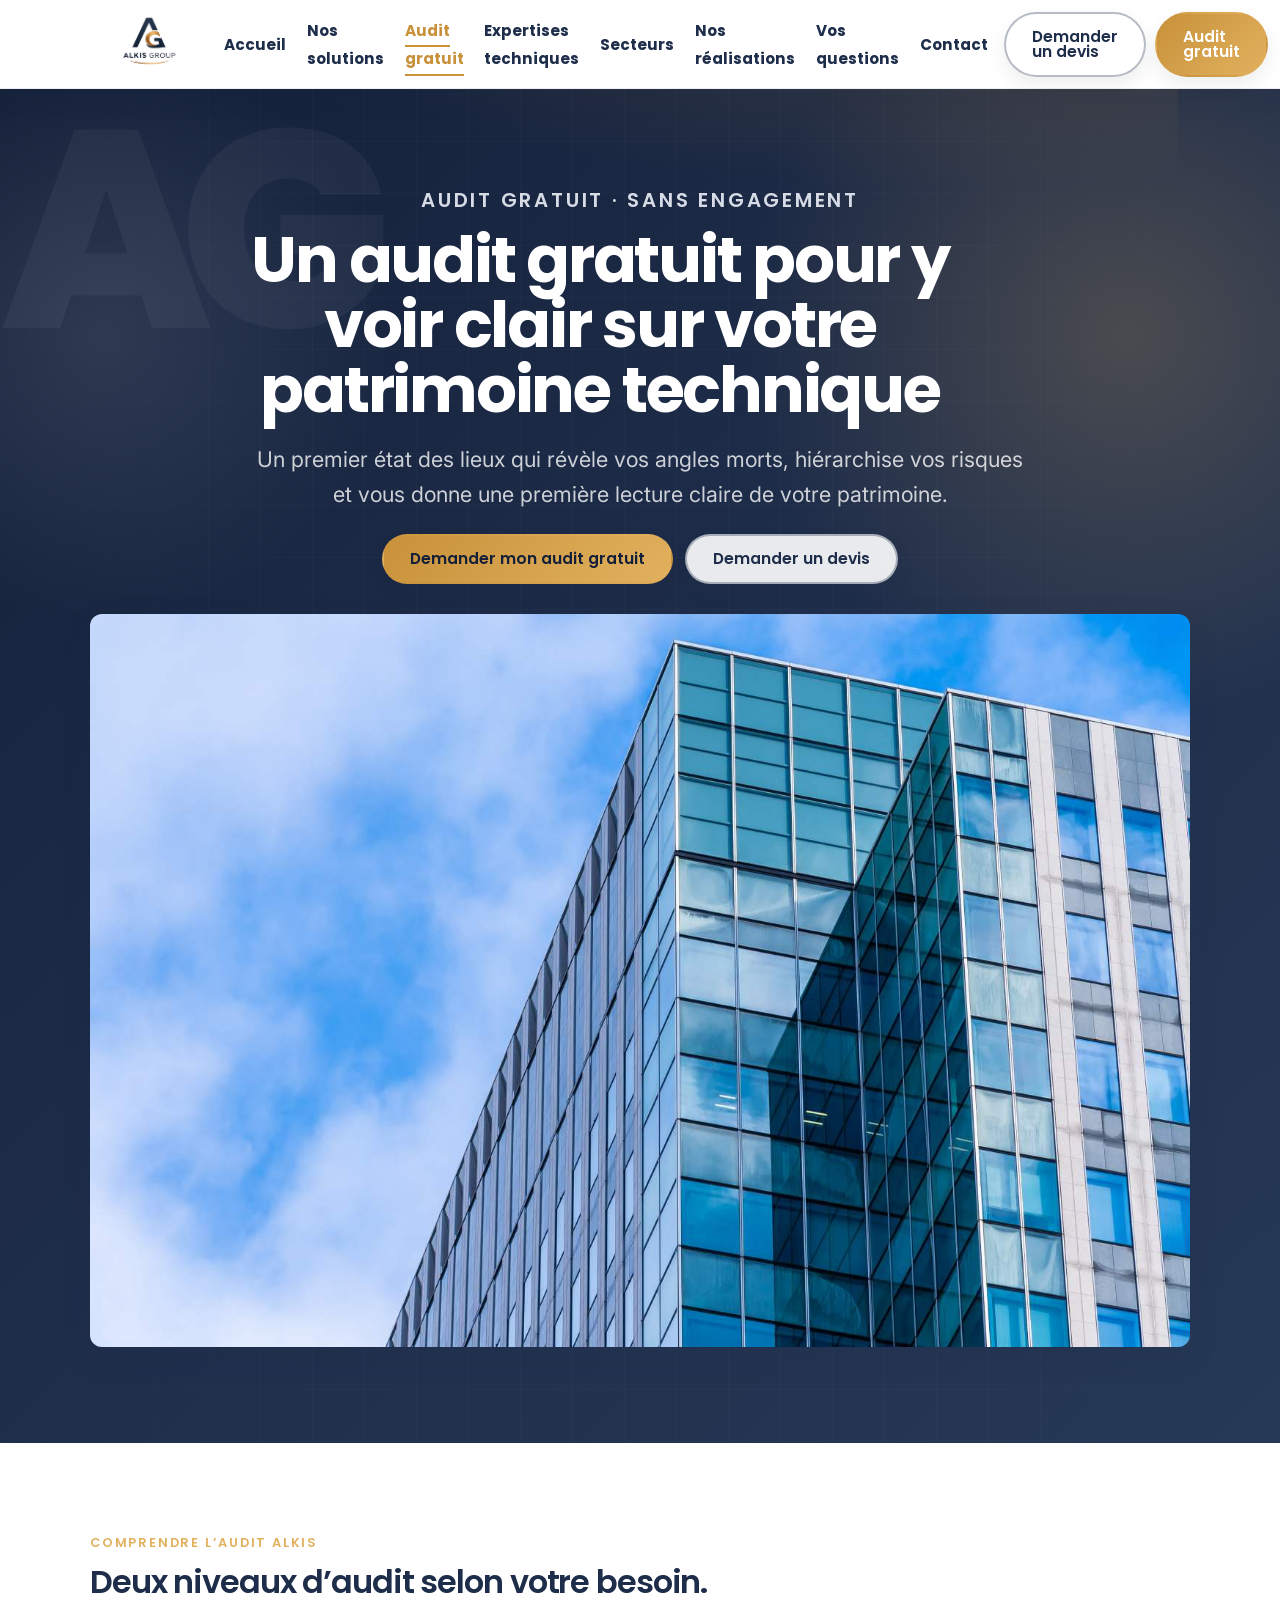
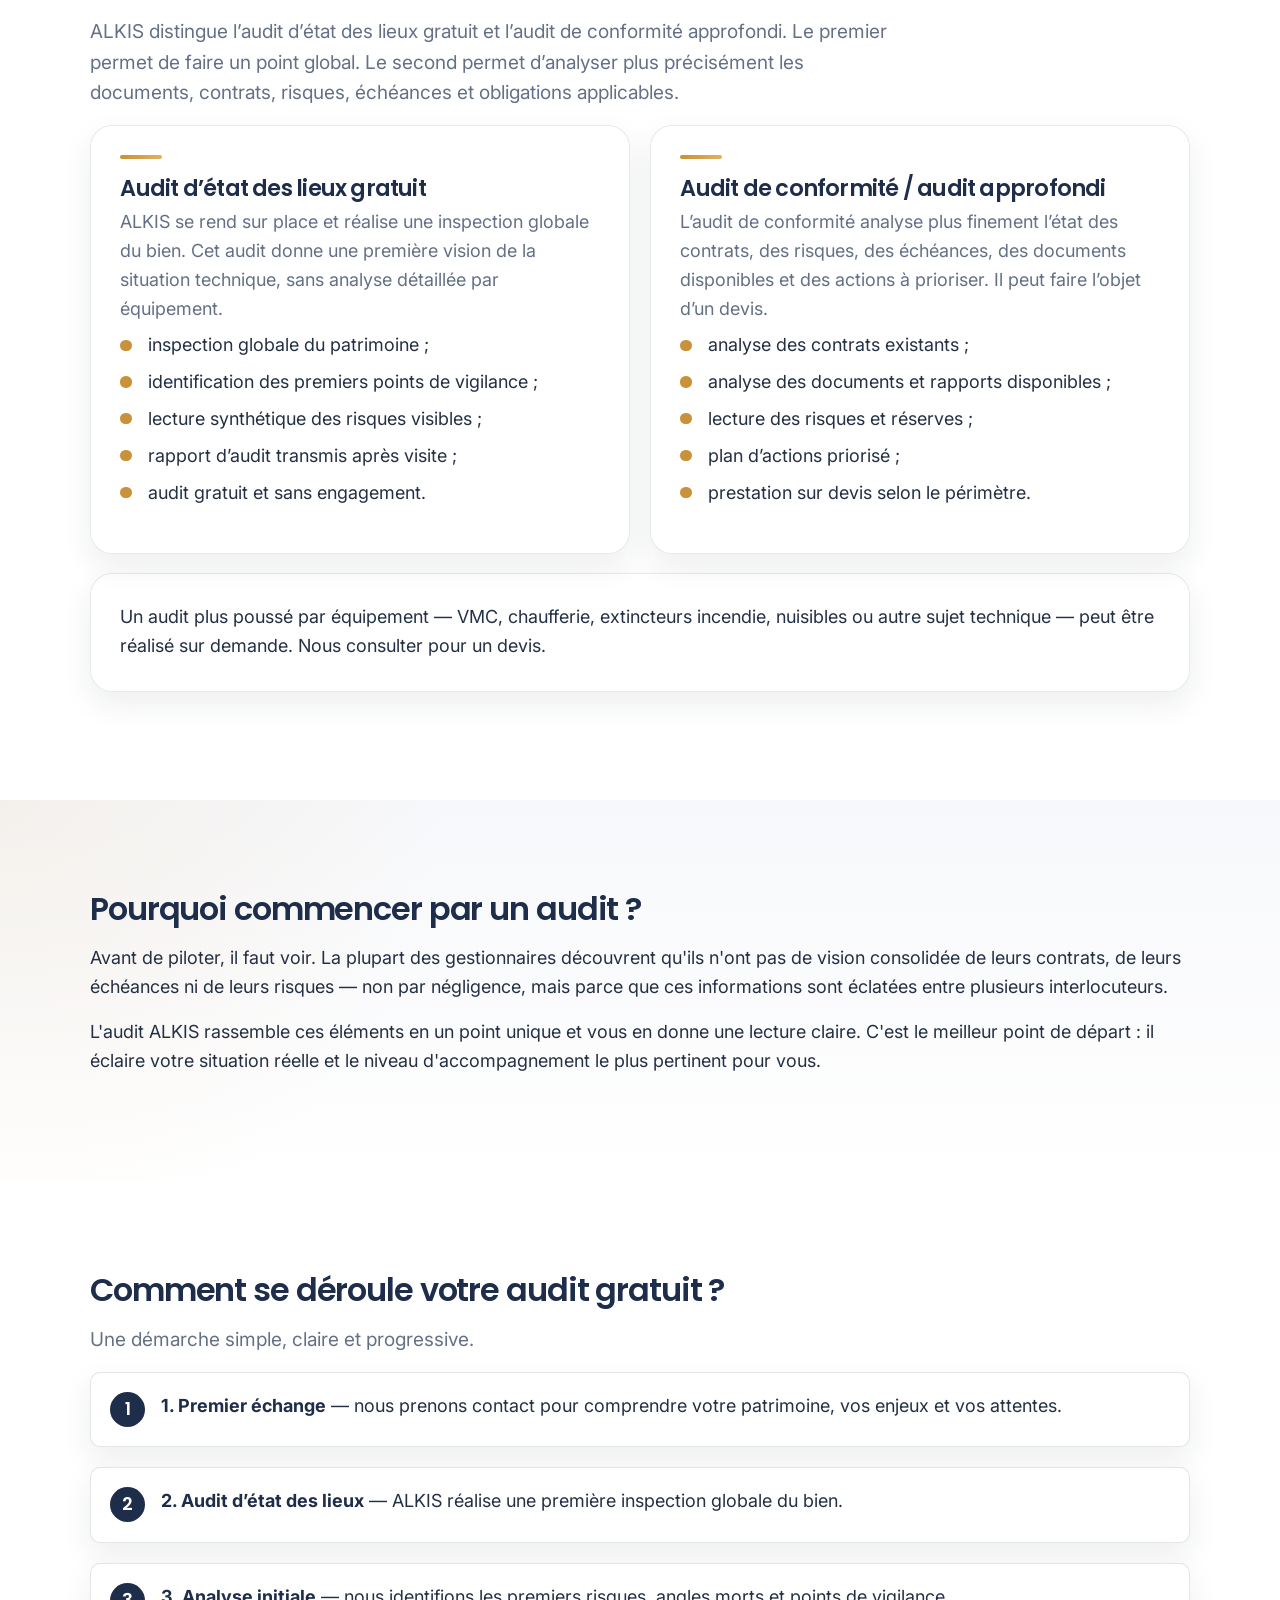
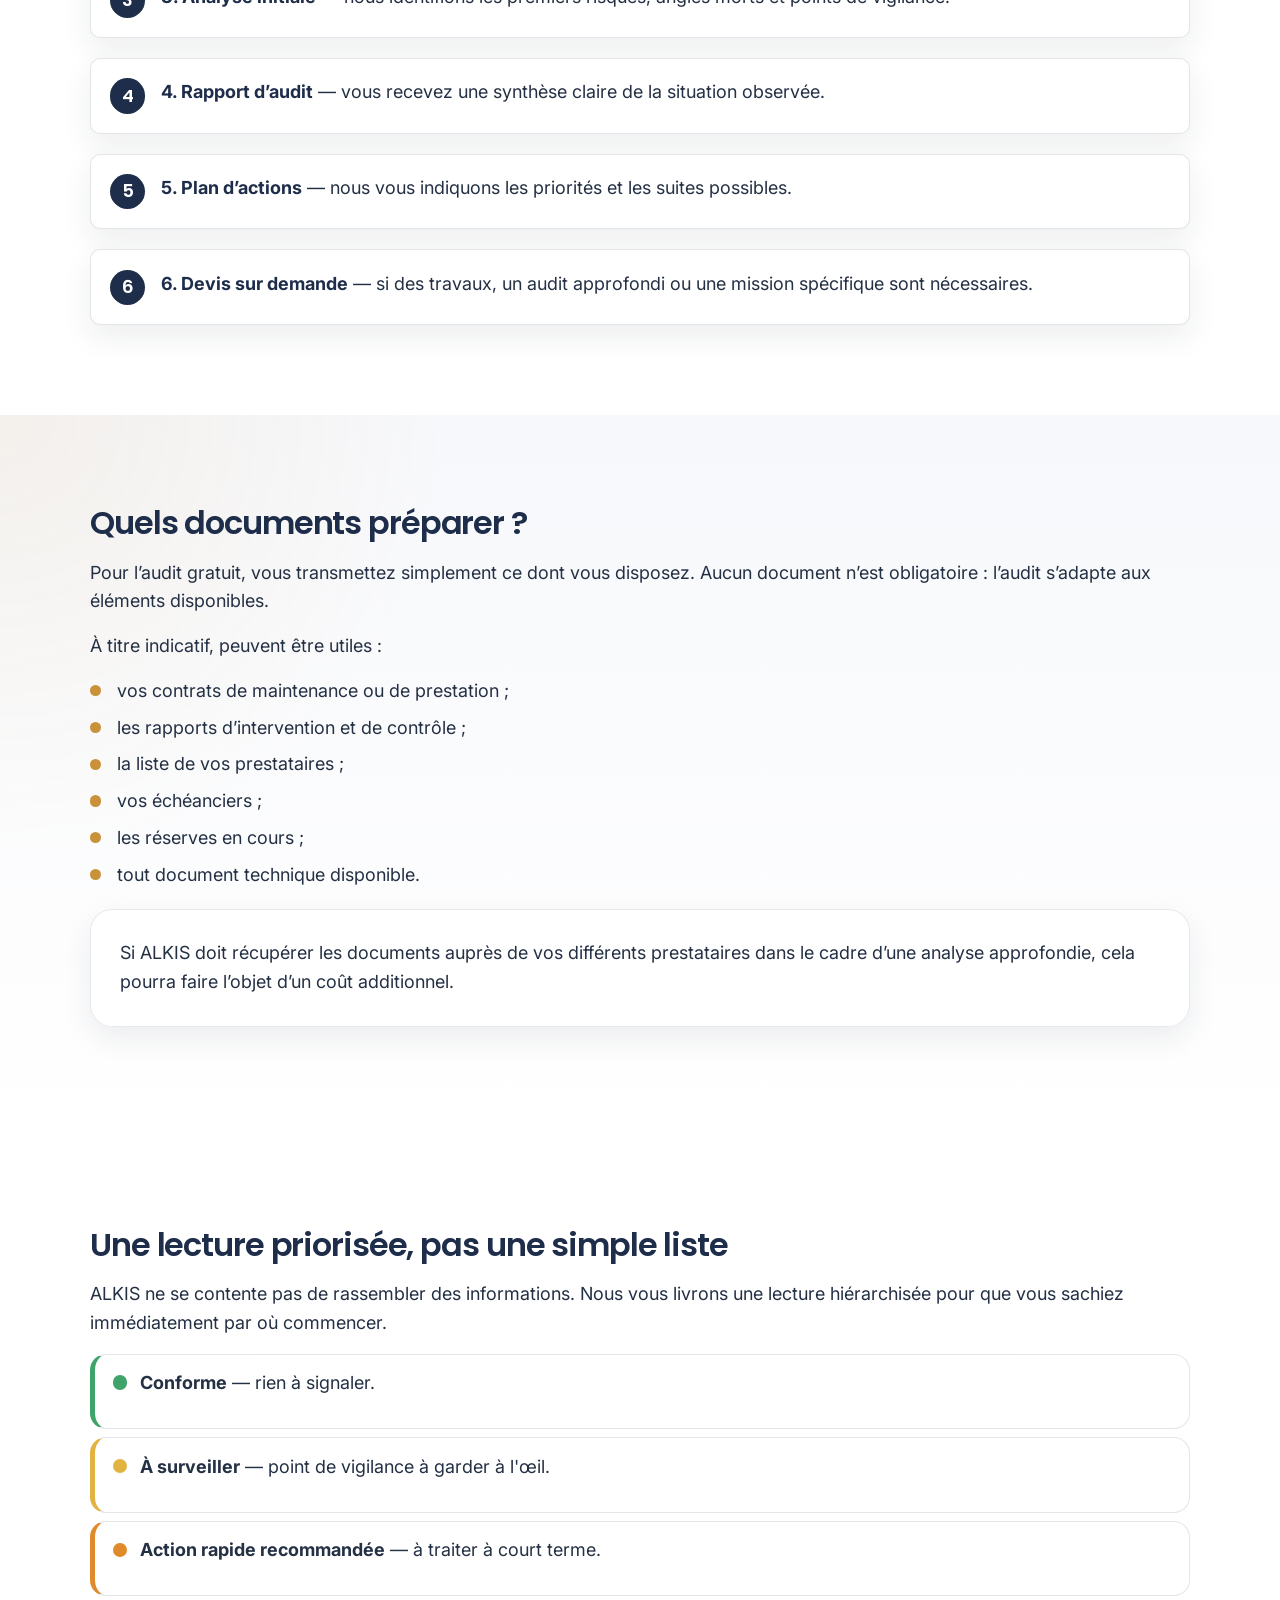
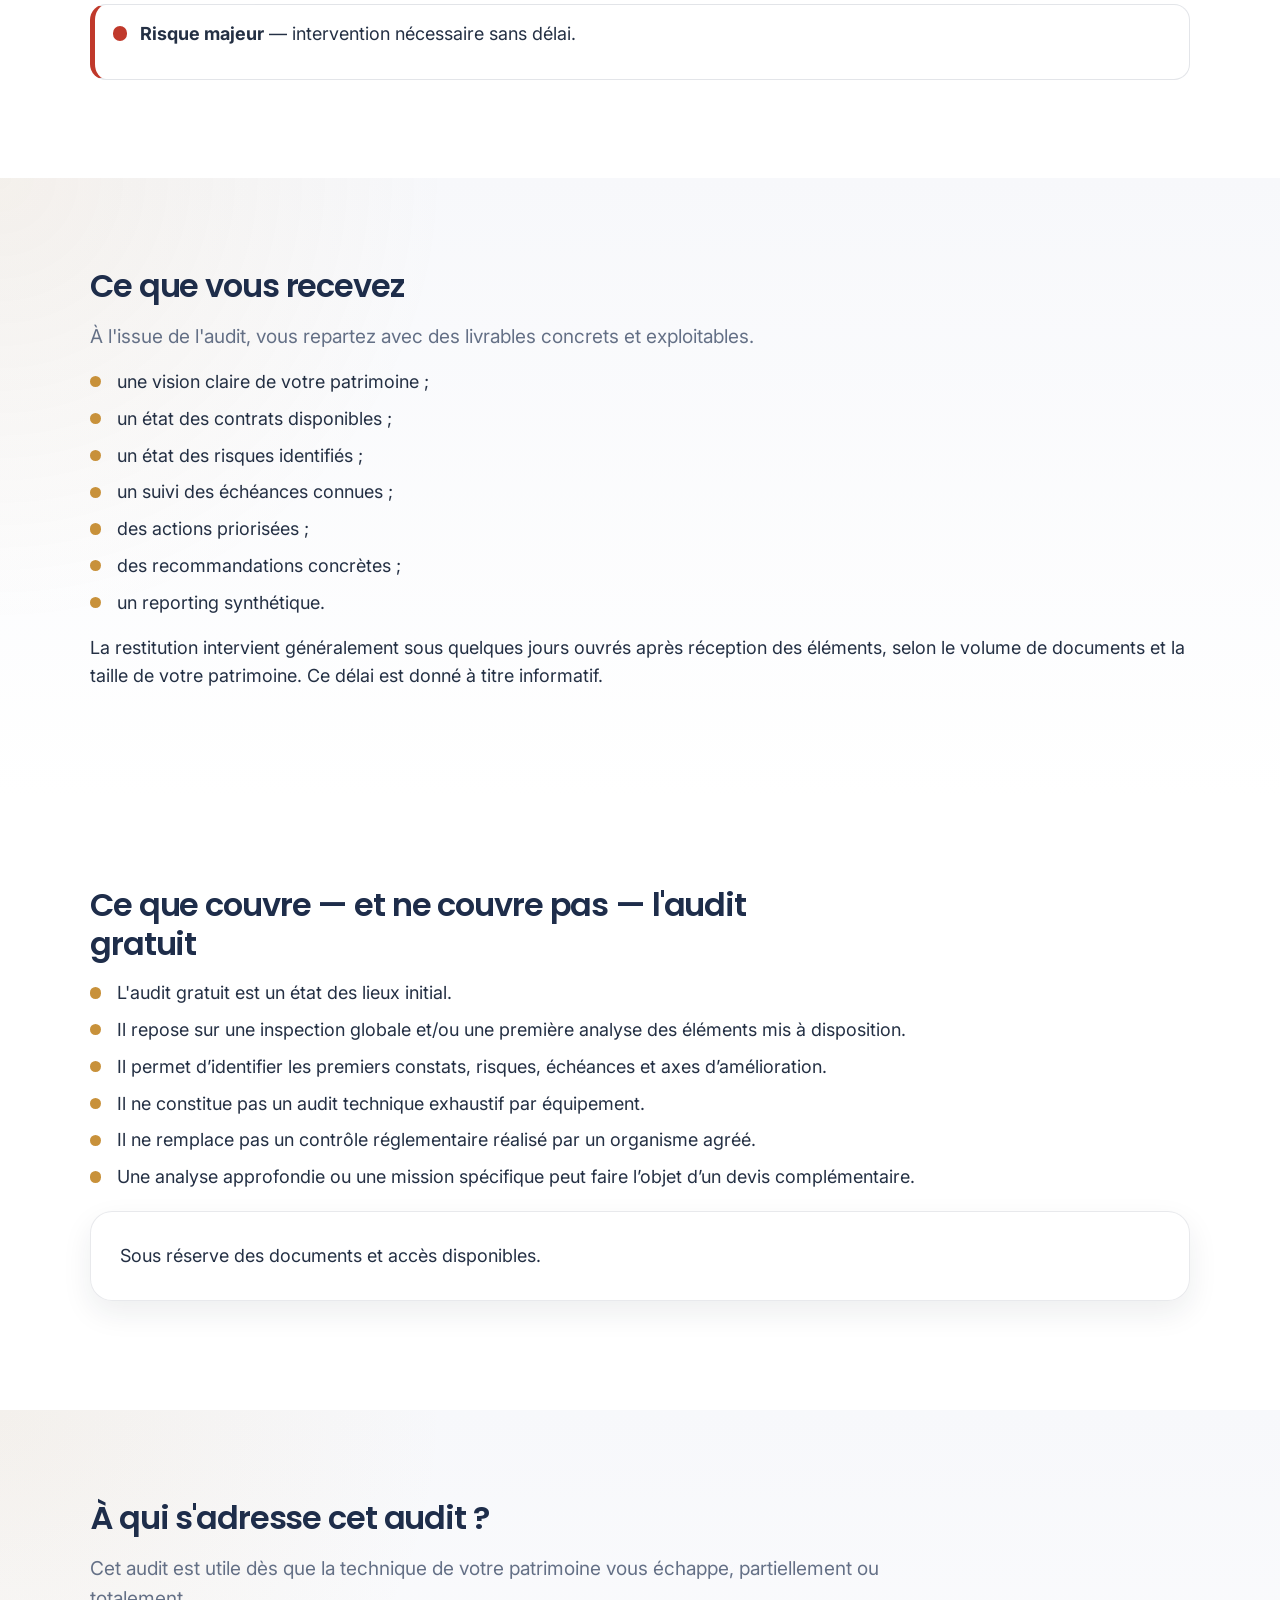
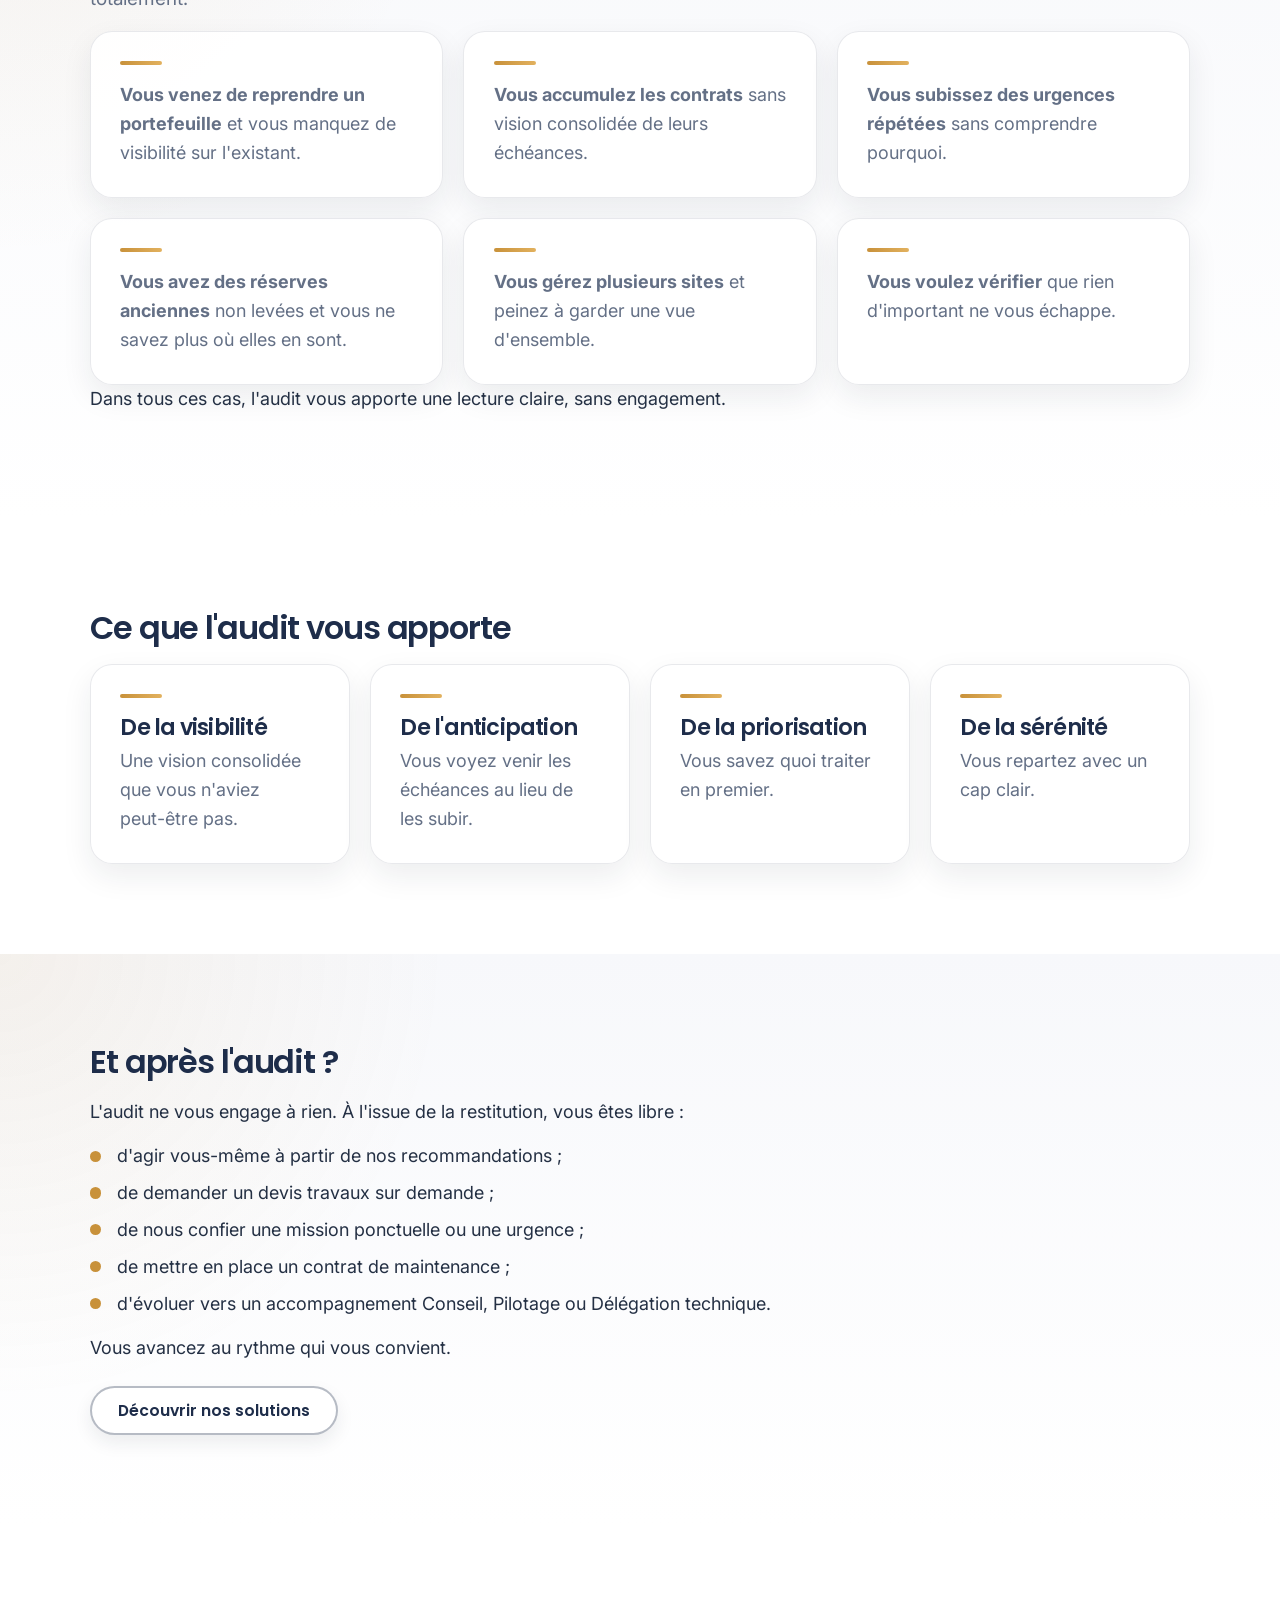
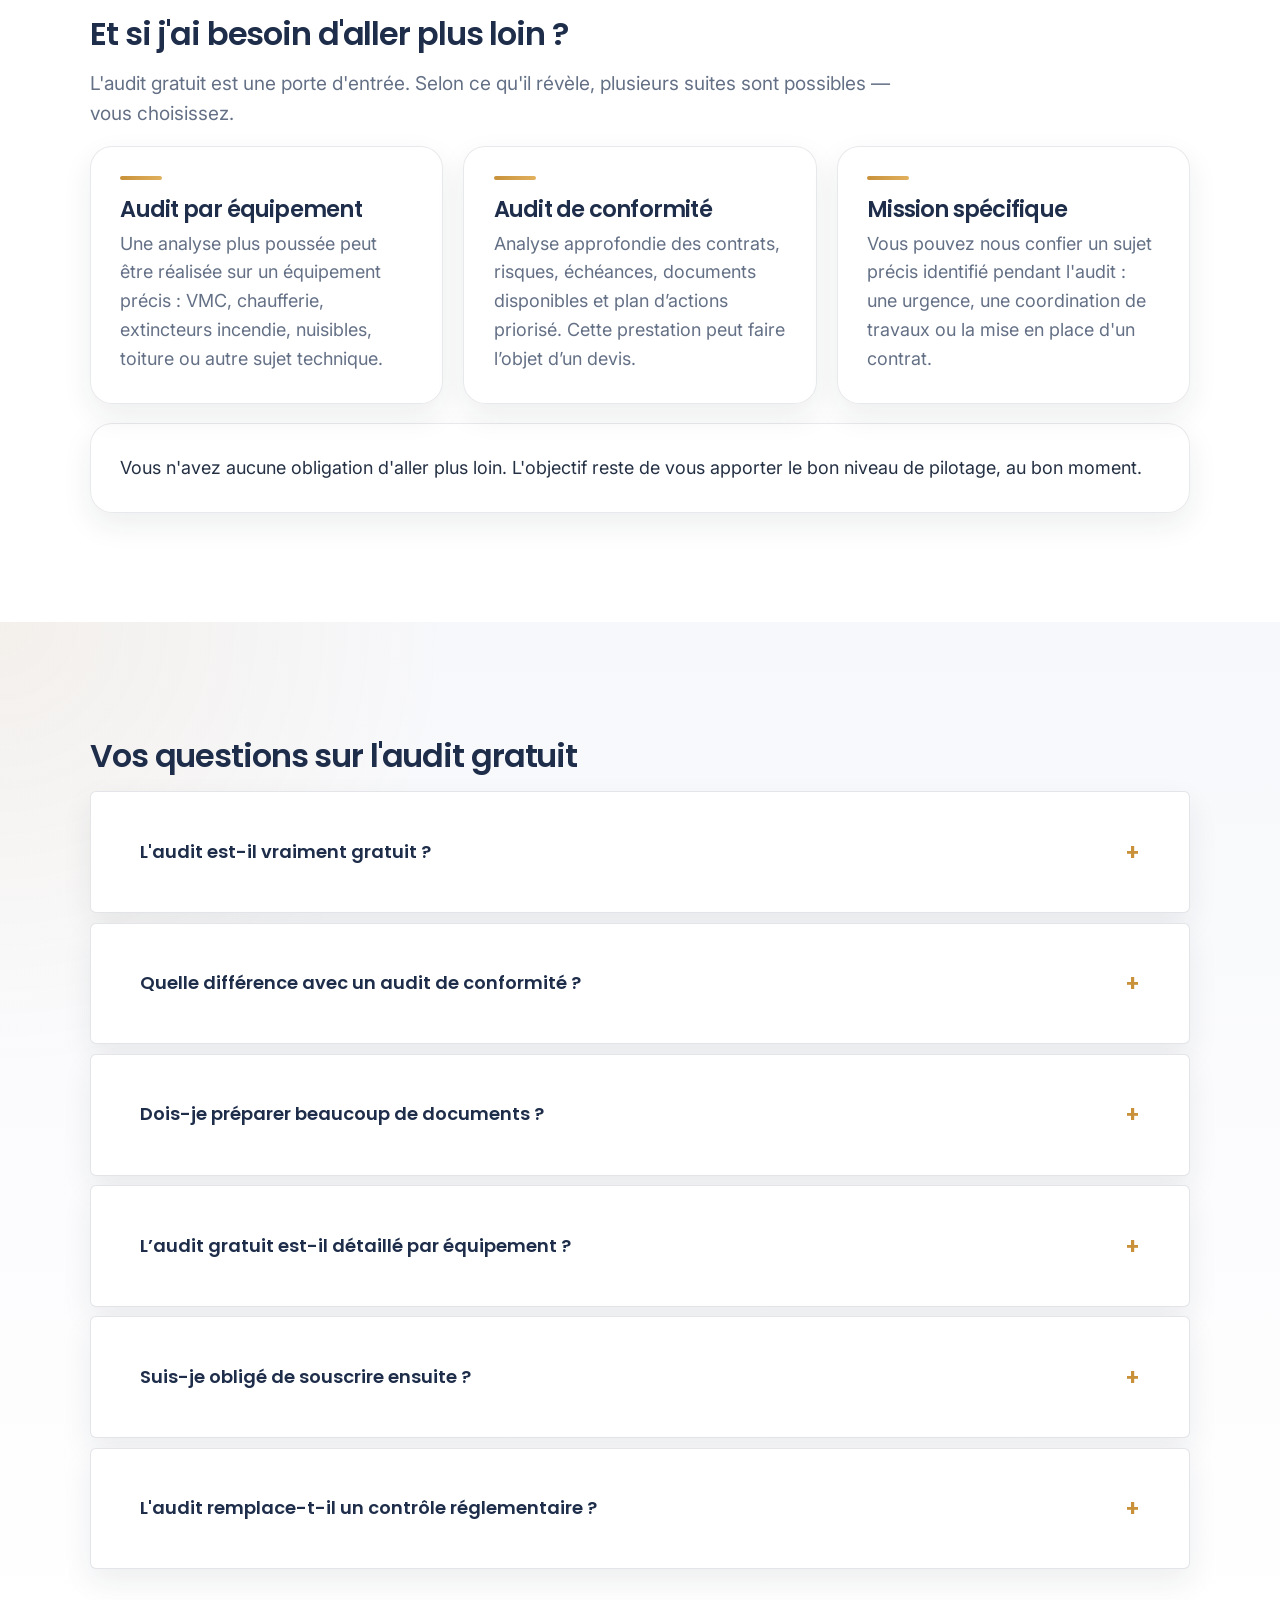
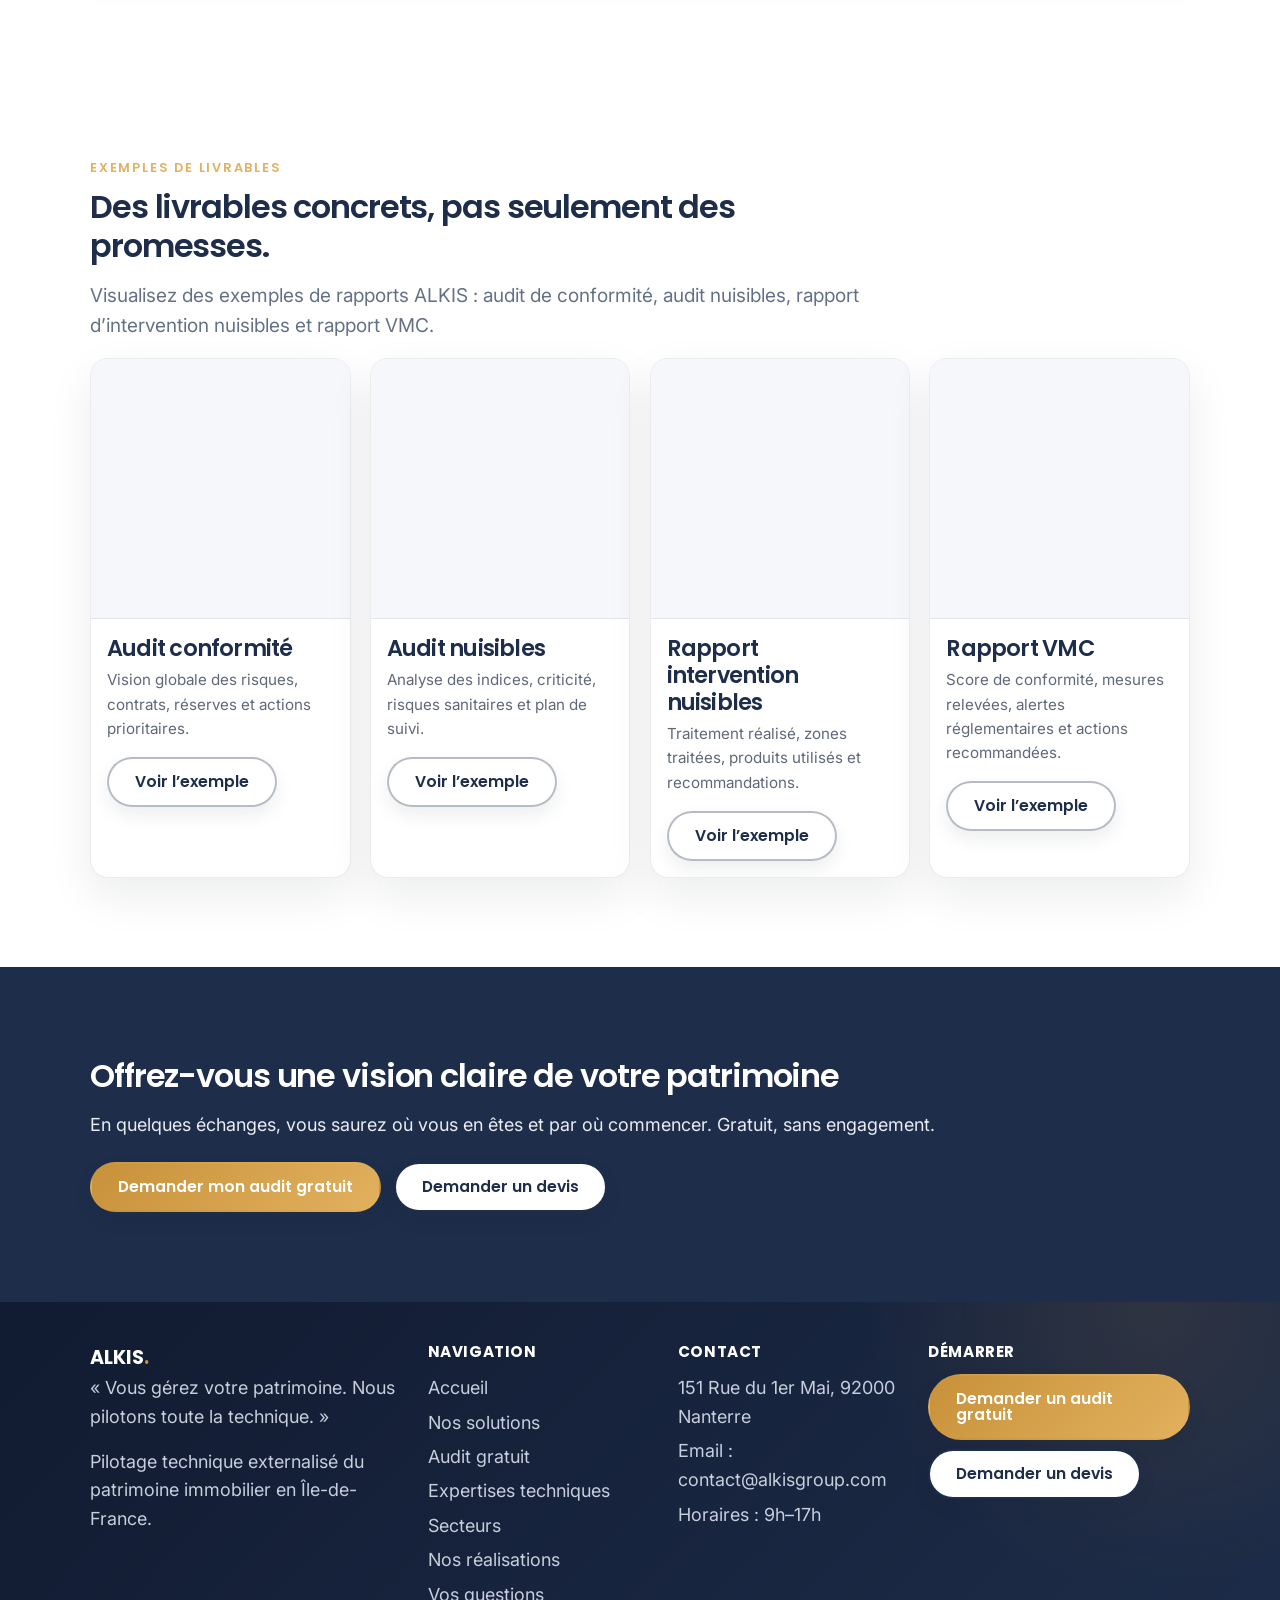
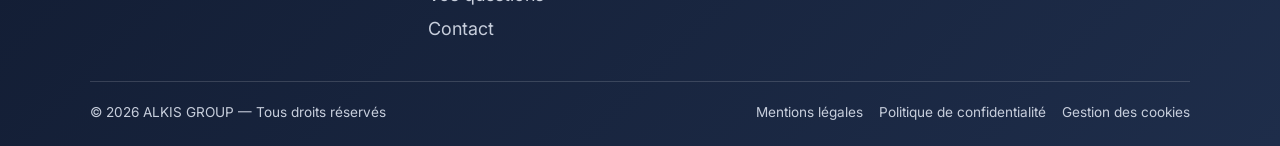
==== commit 9cf64ed6: "Updated hero layouts, added domain images, and fixed spacing" ====
--- a/audit-gratuit.html
+++ b/audit-gratuit.html
@@ -47,9 +47,13 @@
 
   <main id="main">
 
-    <!-- Section 1 — Hero -->
-    <section class="hero">
-      <div class="container">
+<!-- Section 1 — Hero -->
+<section class="hero hero--centered">
+  <div class="container">
+    <div class="hero-content">
+      
+      <!-- Text Content -->
+      <div class="hero-text">
         <p class="eyebrow">Audit gratuit · Sans engagement</p>
         <h1>Un audit gratuit pour y voir clair sur votre patrimoine technique</h1>
         <p>
@@ -61,7 +65,15 @@
           <a class="btn btn--secondary" href="contact.html#devis">Demander un devis</a>
         </div>
       </div>
-    </section>
+
+      <!-- Image -->
+      <div class="hero-image">
+        <img src="assets/img/photos/beautiful-architecture-office-business-building-with-glass-window-shape (1).jpg" alt="Patrimoine technique">
+      </div>
+      
+    </div>
+  </div>
+</section>
 
     <!-- Section 2 — Deux types d'audit -->
     <section class="section">
--- a/assets/style.css
+++ b/assets/style.css
@@ -790,19 +790,6 @@
   }
 }
 
-
-
-
-
-
-
-
-
-
-
-
-
-
 /* ---------- White buttons inside footer / dark sections ---------- */
 .site-footer .btn--secondary,
 .section--navy .btn--secondary {
@@ -819,9 +806,6 @@
 }
 
 
-
-
-
 /* ---------- Yellow buttons text white ---------- */
 .site-footer .btn--primary,
 .section--navy .btn--primary {
@@ -842,4 +826,87 @@
 
 .site-header .btn--primary:hover {
   color: #FFFFFF !important;
+}
+
+
+
+/* --- SCoped Styles: Only affects Audit Gratuit page --- */
+.hero--centered .container {
+    display: flex;
+    justify-content: center;
+}
+
+.hero--centered .hero-content {
+    display: flex;
+    flex-direction: column;
+    align-items: center;
+    text-align: center;
+    width: 100%;
+}
+
+.hero--centered .hero-text {
+    max-width: 800px;
+}
+
+.hero--centered .btn-row {
+    display: flex;
+    justify-content: center;
+    width: 100%;
+}
+
+.hero--centered .hero-image {
+    margin-top: 30px;
+    width: 100%;
+    display: flex;
+    justify-content: center;
+}
+
+.hero--centered .hero-image img {
+    max-width: 100%;
+    border-radius: 12px;
+    box-shadow: var(--shadow-lg);
+}
+
+
+
+
+
+
+
+
+/* --- EXPERTISES TECHNIQUES: DOMAIN IMAGES --- */
+.domain {
+    overflow: hidden; /* Ensures the card expands to fit the floating image */
+}
+
+.domain-img {
+    float: left;          /* Aligns the image to the left so text wraps around it */
+    width: 320px;         /* Much smaller width */
+    height: 220px;        /* Fixed height for consistency */
+    object-fit: cover;    /* Prevents the image from stretching */
+    border-radius: 6px;   /* Reduced border radius for sharper corners */
+    margin-right: 1.5rem; /* Space between the image and the text */
+    margin-bottom: 1rem;
+}
+
+/* Mobile Responsiveness: Stacks the image on top for smaller screens */
+@media (max-width: 768px) {
+    .domain-img {
+        float: none;
+        width: 100%;
+        height: 200px;
+        margin-right: 0;
+        margin-bottom: 1.2rem;
+    }
+}
+
+
+/* --- Add space between domain cards --- */
+.domain {
+    margin-bottom: 2.5rem; /* Creates breathing room between each card */
+}
+
+/* Removes the extra space under the very last card in the section */
+.domain:last-child {
+    margin-bottom: 0; 
 }
